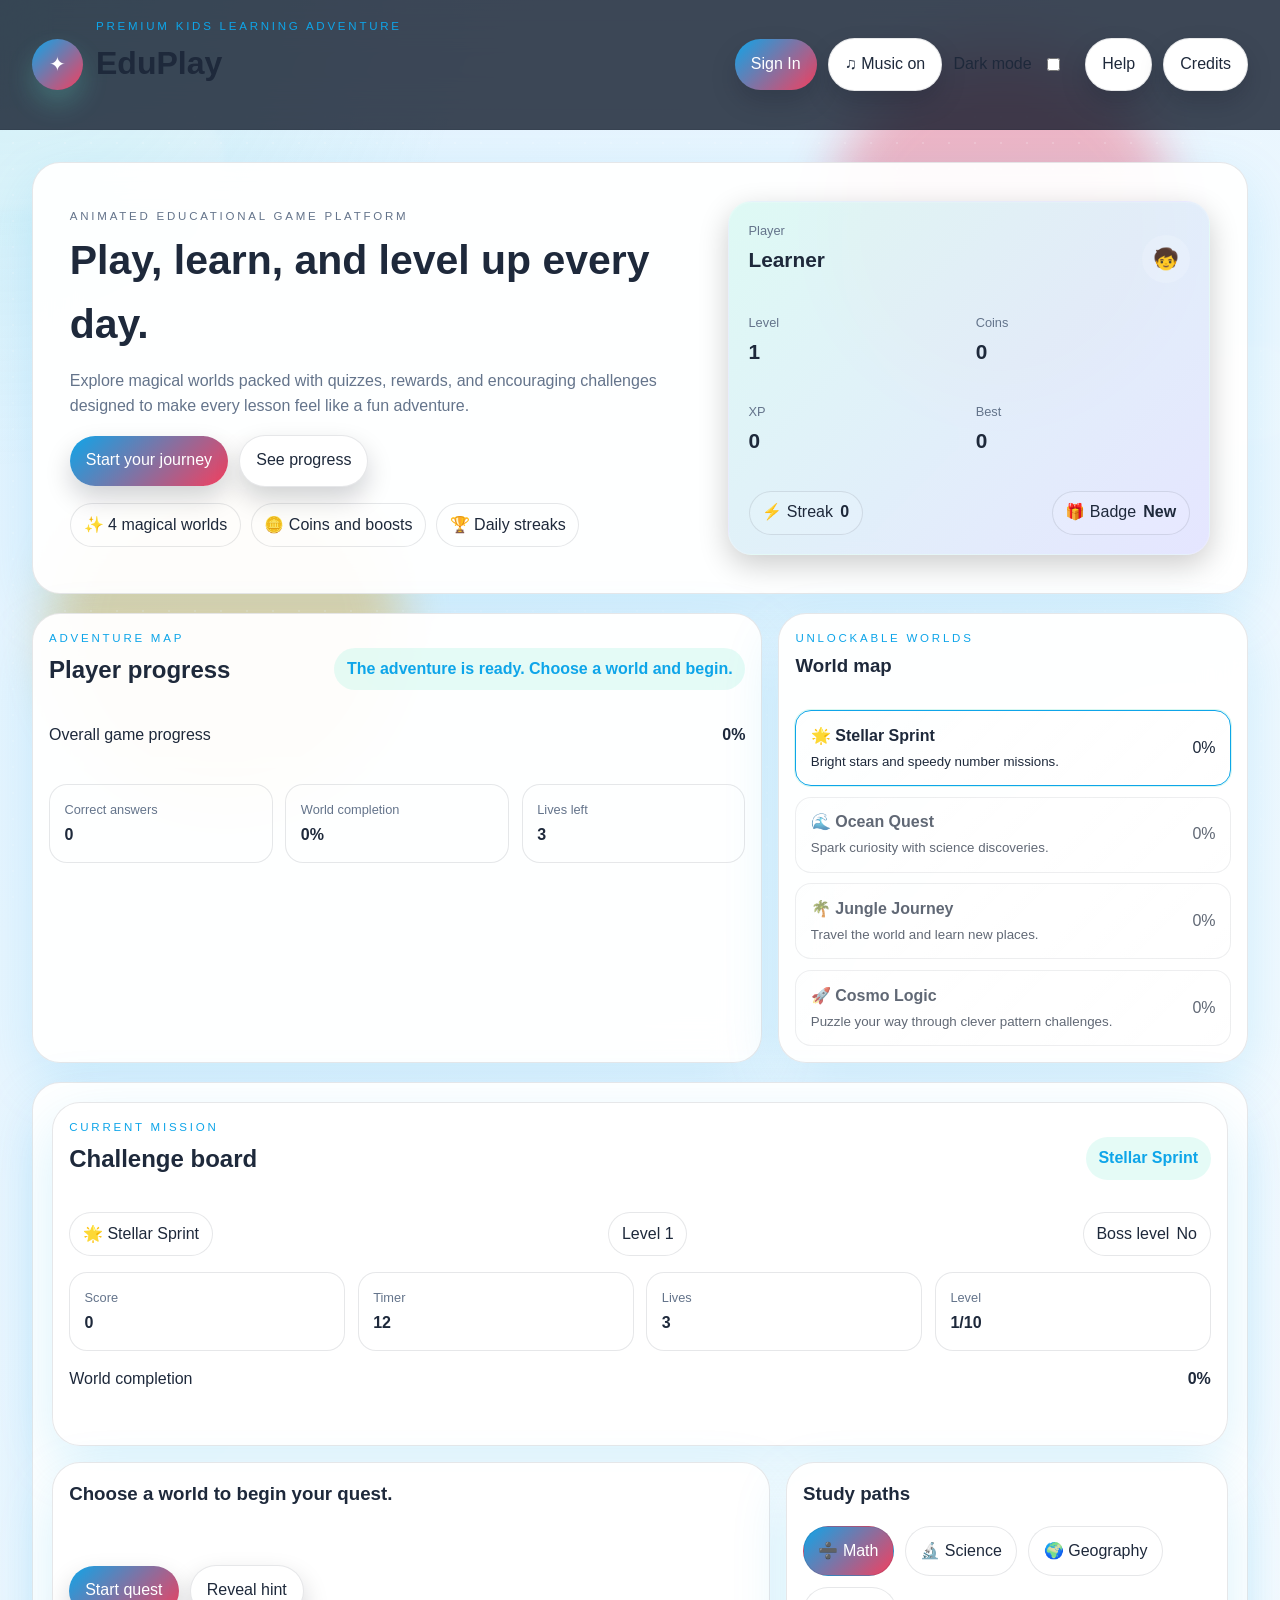
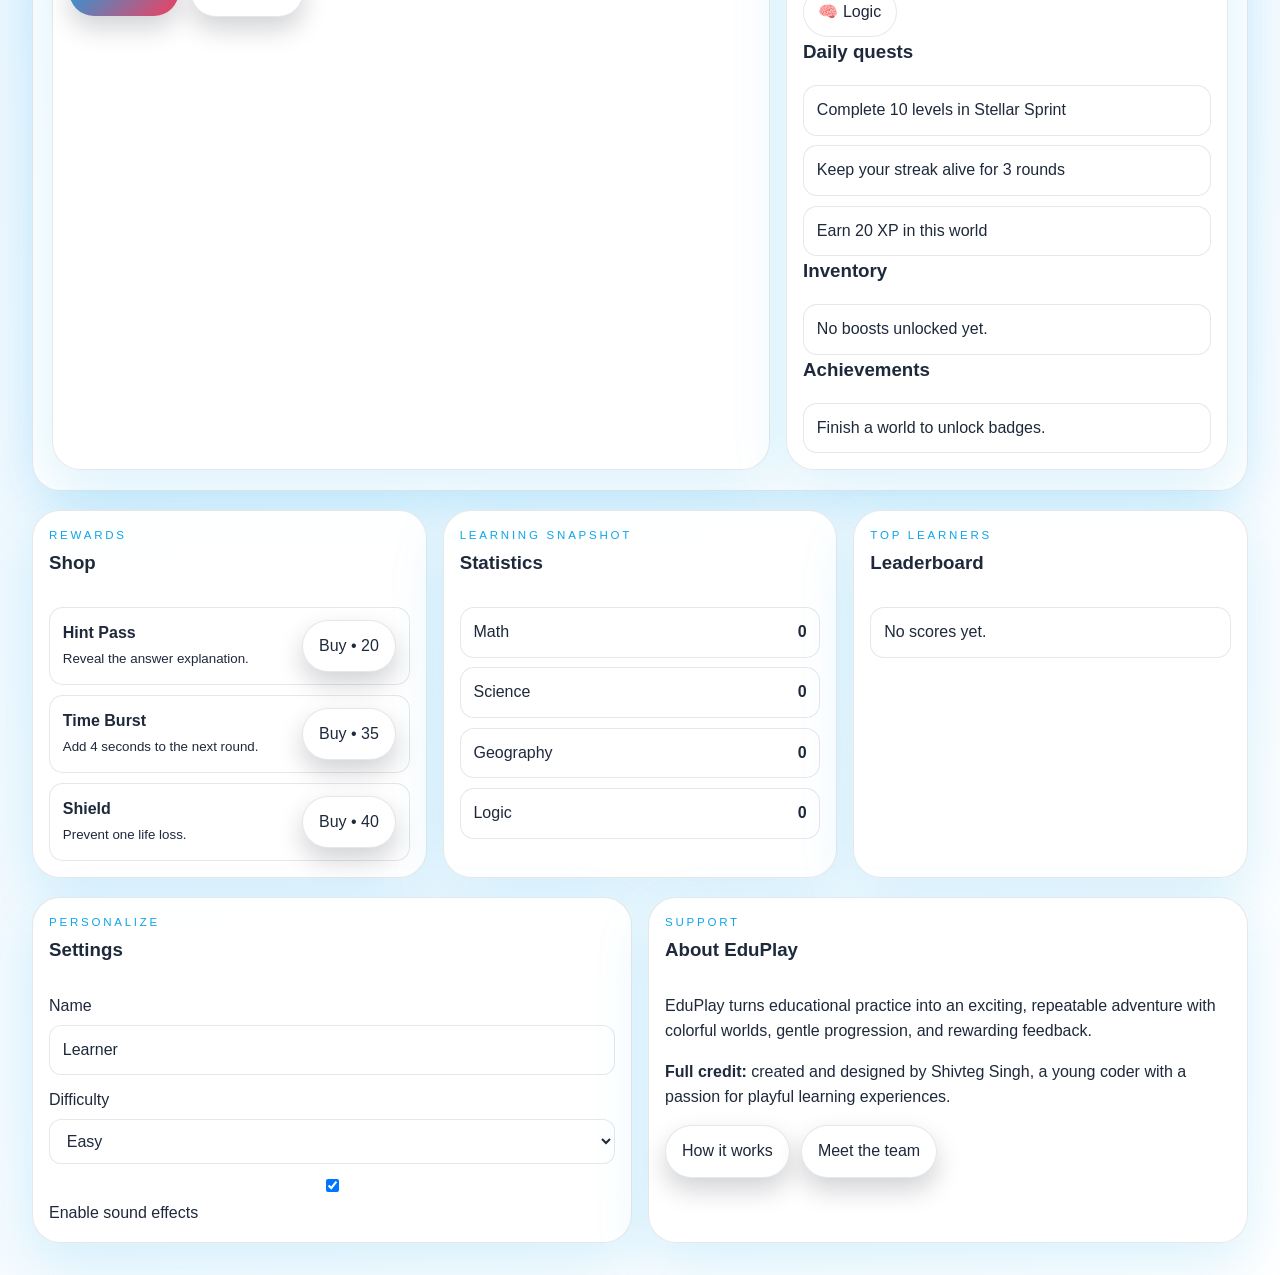
==== index.html @ e70d080a "Add simple login and signup pages" ====
<!DOCTYPE html>
<html lang="en" data-theme="light">
  <head>
    <meta charset="UTF-8" />
    <meta name="viewport" content="width=device-width, initial-scale=1.0" />
    <meta
      name="description"
      content="EduPlay is a premium educational gaming platform with magical worlds, animated rewards, and playful learning adventures."
    />
    <title>EduPlay | Premium Learning Adventure</title>
    <link rel="stylesheet" href="./styles.css" />
  </head>
  <body>
    <div class="background-cloud cloud-one" aria-hidden="true"></div>
    <div class="background-cloud cloud-two" aria-hidden="true"></div>
    <div class="background-orb orb-one" aria-hidden="true"></div>
    <div class="background-orb orb-two" aria-hidden="true"></div>
    <div class="starfield" aria-hidden="true"></div>

    <div id="unlockOverlay" class="unlock-overlay" hidden></div>
    <div id="celebrationLayer" class="celebration-layer" aria-hidden="true"></div>

    <a class="skip-link" href="#main-content">Skip to main content</a>

    <header class="site-header">
      <div class="brand-block">
        <div class="brand-mark" aria-hidden="true">✦</div>
        <div>
          <p class="eyebrow">Premium kids learning adventure</p>
          <h1>EduPlay</h1>
        </div>
      </div>
      <div class="header-actions">
        <a href="login.html" class="button primary" style="text-decoration: none;">Sign In</a>
        <button class="button secondary icon-button" id="musicToggle" type="button" aria-pressed="true">♫ Music</button>
        <label class="switch" for="themeToggle">
          <span class="switch-label">Dark mode</span>
          <input id="themeToggle" type="checkbox" aria-label="Toggle dark mode" />
          <span class="slider" aria-hidden="true"></span>
        </label>
        <button class="button secondary" id="helpButton" type="button">Help</button>
        <button class="button secondary" id="creditsButton" type="button">Credits</button>
      </div>
    </header>

    <main id="main-content">
      <section class="hero section-card" aria-labelledby="hero-title">
        <div class="hero-copy">
          <p class="eyebrow">Animated educational game platform</p>
          <h2 id="hero-title">Play, learn, and level up every day.</h2>
          <p>
            Explore magical worlds packed with quizzes, rewards, and encouraging challenges
            designed to make every lesson feel like a fun adventure.
          </p>
          <div class="hero-actions">
            <button class="button primary" id="startHeroButton" type="button">Start your journey</button>
            <button class="button secondary" id="viewStatsButton" type="button">See progress</button>
          </div>
          <div class="hero-badges" aria-label="Highlights">
            <span class="badge-pill">✨ 4 magical worlds</span>
            <span class="badge-pill">🪙 Coins and boosts</span>
            <span class="badge-pill">🏆 Daily streaks</span>
          </div>
        </div>
        <div class="hero-visual" aria-label="Player overview">
          <div class="hero-card">
            <div class="hero-card-top">
              <div>
                <p class="stat-label">Player</p>
                <p class="stat-value" id="playerNameDisplay">Learner</p>
              </div>
              <div class="player-avatar" aria-hidden="true">🧒</div>
            </div>
            <div class="hero-card-grid">
              <div>
                <p class="stat-label">Level</p>
                <p class="stat-value" id="heroLevel">1</p>
              </div>
              <div>
                <p class="stat-label">Coins</p>
                <p class="stat-value" id="heroCoins">0</p>
              </div>
              <div>
                <p class="stat-label">XP</p>
                <p class="stat-value" id="heroXP">0</p>
              </div>
              <div>
                <p class="stat-label">Best</p>
                <p class="stat-value" id="heroBest">0</p>
              </div>
            </div>
            <div class="hero-tray">
              <span class="reward-pill">⚡ Streak <strong id="streakValue">0</strong></span>
              <span class="reward-pill">🎁 Badge <strong id="dailyBadge">New</strong></span>
            </div>
          </div>
        </div>
      </section>

      <section class="dashboard-shell" aria-label="Adventure overview">
        <article class="panel dashboard-panel">
          <div class="panel-header">
            <div>
              <p class="eyebrow">Adventure map</p>
              <h2>Player progress</h2>
            </div>
            <div class="status-pill" id="statusText" aria-live="polite">Ready to play.</div>
          </div>
          <div class="progress-row">
            <span>Overall game progress</span>
            <strong id="overallProgressText">0%</strong>
          </div>
          <div class="progress-bar" aria-hidden="true">
            <div class="progress-fill" id="overallProgressBar"></div>
          </div>
          <div class="trait-grid">
            <div class="trait-card">
              <span class="trait-label">Correct answers</span>
              <strong id="correctValue">0</strong>
            </div>
            <div class="trait-card">
              <span class="trait-label">World completion</span>
              <strong id="worldProgressText">0%</strong>
            </div>
            <div class="trait-card">
              <span class="trait-label">Lives left</span>
              <strong id="livesValue">3</strong>
            </div>
          </div>
        </article>

        <aside class="panel world-panel">
          <div class="panel-header compact">
            <div>
              <p class="eyebrow">Unlockable worlds</p>
              <h3>World map</h3>
            </div>
          </div>
          <div id="worldList" class="world-list"></div>
        </aside>
      </section>

      <section class="game-shell section-card" aria-labelledby="game-title">
        <div class="panel header-panel">
          <div class="panel-header">
            <div>
              <p class="eyebrow">Current mission</p>
              <h2 id="game-title">Challenge board</h2>
            </div>
            <div class="status-pill" id="missionStatus">World 1 · Stellar Sprint</div>
          </div>
          <div class="mission-meta">
            <div class="meta-pill" id="worldBadge">World 1 · Stellar Sprint</div>
            <div class="meta-pill" id="levelBadge">Level 1</div>
            <div class="meta-pill">Boss level <span id="bossBadge">No</span></div>
          </div>

          <div class="hud" aria-label="Game status">
            <div class="hud-card">
              <span class="hud-label">Score</span>
              <strong id="scoreValue">0</strong>
            </div>
            <div class="hud-card">
              <span class="hud-label">Timer</span>
              <strong id="timerValue">12</strong>
            </div>
            <div class="hud-card">
              <span class="hud-label">Lives</span>
              <strong id="livesValueInline">3</strong>
            </div>
            <div class="hud-card">
              <span class="hud-label">Level</span>
              <strong id="roundValue">1/10</strong>
            </div>
          </div>

          <div class="world-progress-panel">
            <div class="progress-row compact">
              <span>World completion</span>
              <strong id="worldProgressTextInline">0%</strong>
            </div>
            <div class="progress-bar" aria-hidden="true">
              <div class="progress-fill" id="worldProgressBar"></div>
            </div>
          </div>
        </div>

        <div class="game-grid">
          <article class="panel large">
            <div class="question-meta" id="questionMeta"></div>
            <h3 id="questionText">Choose a world to begin your quest.</h3>
            <div class="options" id="options" role="list"></div>
            <div class="feedback" id="feedback" aria-live="polite"></div>
            <div class="game-actions">
              <button class="button primary" id="startGameButton" type="button">Start quest</button>
              <button class="button secondary" id="hintButton" type="button">Reveal hint</button>
            </div>
          </article>

          <aside class="panel side-panel">
            <h3>Study paths</h3>
            <div class="chip-group" id="modeButtons" role="group" aria-label="Game themes"></div>
            <h3>Daily quests</h3>
            <ul class="inventory-list quest-list" id="questList"></ul>
            <h3>Inventory</h3>
            <ul class="inventory-list" id="inventoryList"></ul>
            <h3>Achievements</h3>
            <ul class="inventory-list" id="achievementList"></ul>
          </aside>
        </div>
      </section>

      <section class="info-grid" aria-label="Rewards and progress">
        <article class="panel">
          <div class="panel-header compact">
            <div>
              <p class="eyebrow">Rewards</p>
              <h3>Shop</h3>
            </div>
          </div>
          <div id="shopList" class="shop-list"></div>
        </article>

        <article class="panel">
          <div class="panel-header compact">
            <div>
              <p class="eyebrow">Learning snapshot</p>
              <h3>Statistics</h3>
            </div>
          </div>
          <div id="statsList" class="stats-list"></div>
        </article>

        <article class="panel">
          <div class="panel-header compact">
            <div>
              <p class="eyebrow">Top learners</p>
              <h3>Leaderboard</h3>
            </div>
          </div>
          <ol id="leaderboardList" class="leaderboard-list"></ol>
        </article>
      </section>

      <section class="settings-grid" aria-label="Settings and support">
        <article class="panel">
          <div class="panel-header compact">
            <div>
              <p class="eyebrow">Personalize</p>
              <h3>Settings</h3>
            </div>
          </div>
          <form id="settingsForm" class="settings-form">
            <label>
              Name
              <input id="playerName" name="playerName" type="text" maxlength="20" />
            </label>
            <label>
              Difficulty
              <select id="difficultySelect" name="difficulty">
                <option value="easy">Easy</option>
                <option value="medium">Medium</option>
                <option value="hard">Hard</option>
              </select>
            </label>
            <label class="checkbox-row">
              <input id="soundToggle" name="sound" type="checkbox" checked />
              <span>Enable sound effects</span>
            </label>
          </form>
        </article>

        <article class="panel">
          <div class="panel-header compact">
            <div>
              <p class="eyebrow">Support</p>
              <h3>About EduPlay</h3>
            </div>
          </div>
          <p>
            EduPlay turns educational practice into an exciting, repeatable adventure with
            colorful worlds, gentle progression, and rewarding feedback.
          </p>
          <p><strong>Full credit:</strong> created and designed by Shivteg Singh, a young coder with a passion for playful learning experiences.</p>
          <div class="support-links">
            <button class="button secondary" id="openHelpDialog" type="button">How it works</button>
            <button class="button secondary" id="openCreditsDialog" type="button">Meet the team</button>
          </div>
        </article>
      </section>
    </main>

    <dialog id="helpDialog">
      <form method="dialog" class="dialog-content">
        <h3>How EduPlay works</h3>
        <ul>
          <li>Pick a world and learn through progressively harder levels.</li>
          <li>Answer quickly to earn XP, coins, and streaks.</li>
          <li>Spend coins in the shop and unlock the next world after completing 10 levels.</li>
          <li>Use the music and sound controls to tailor your learning mood.</li>
        </ul>
        <button class="button primary" type="submit">Close</button>
      </form>
    </dialog>

    <dialog id="creditsDialog">
      <form method="dialog" class="dialog-content">
        <h3>Credits</h3>
        <p>Designed and built by Shivteg Singh as a premium educational game experience with semantic HTML, CSS, and vanilla JavaScript.</p>
        <button class="button primary" type="submit">Close</button>
      </form>
    </dialog>

    <script src="./app.js"></script>
  </body>
</html>
---- styles.css ----
:root {
  color-scheme: dark;
  --bg: #1a0b2e;
  --surface: rgba(36, 17, 61, 0.86);
  --surface-strong: rgba(56, 23, 89, 0.95);
  --text: #ffffff;
  --muted: #bda4d6;
  --accent: #00e5ff;
  --accent-2: #ff4785;
  --accent-3: #ffc82c;
  --danger: #ff3366;
  --warning: #ffb400;
  --border: rgba(255, 255, 255, 0.14);
  --shadow: 0 24px 60px rgba(26, 11, 46, 0.5);
}

:root[data-theme="light"] {
  color-scheme: light;
  --bg: #e0f2fe;
  --surface: rgba(255, 255, 255, 0.95);
  --surface-strong: #ffffff;
  --text: #1e293b;
  --muted: #64748b;
  --accent: #0ea5e9;
  --accent-2: #f43f5e;
  --accent-3: #f59e0b;
  --danger: #ef4444;
  --warning: #f59e0b;
  --border: rgba(15, 23, 42, 0.1);
  --shadow: 0 20px 55px rgba(14, 165, 233, 0.15);
}

* {
  box-sizing: border-box;
}

html {
  scroll-behavior: smooth;
}

body {
  margin: 0;
  font-family: "Nunito", "Comic Sans MS", "Chalkboard SE", "Marker Felt", sans-serif;
  background: linear-gradient(135deg, var(--bg) 0%, var(--surface-strong) 100%);
  color: var(--text);
  min-height: 100vh;
  line-height: 1.55;
  overflow-x: hidden;
  position: relative;
}

body::before {
  content: "";
  position: fixed;
  inset: 0;
  background: radial-gradient(circle at top left, rgba(94, 227, 200, 0.16), transparent 30%);
  pointer-events: none;
  z-index: -1;
}

button,
input,
select {
  font: inherit;
}

button {
  cursor: pointer;
}

button:focus-visible,
input:focus-visible,
select:focus-visible {
  outline: 3px solid rgba(94, 227, 200, 0.35);
  outline-offset: 2px;
}

.skip-link {
  position: absolute;
  left: -999px;
  top: 0;
  background: var(--accent);
  color: #03111a;
  padding: 0.7rem 1rem;
  z-index: 1000;
}

.skip-link:focus {
  left: 1rem;
  top: 1rem;
}

.site-header,
.section-card,
.panel,
.dialog-content,
.loading-card {
  backdrop-filter: blur(22px);
}

.background-cloud,
.background-orb,
.starfield {
  position: fixed;
  pointer-events: none;
  z-index: -1;
}

.background-cloud {
  width: 18rem;
  height: 6.4rem;
  background: rgba(255, 255, 255, 0.13);
  border-radius: 999px;
  filter: blur(4px);
  animation: drift 16s ease-in-out infinite alternate;
}

.cloud-one { top: 12%; left: -5%; }
.cloud-two { top: 38%; right: -2%; animation-duration: 20s; }

.background-orb {
  width: 22rem;
  height: 22rem;
  border-radius: 50%;
  filter: blur(24px);
  opacity: 0.35;
  animation: pulse 10s ease-in-out infinite;
}

.orb-one { top: 6%; right: 8%; background: var(--accent-2); }
.orb-two { bottom: 10%; left: 4%; background: var(--accent-3); animation-delay: 2s; }

.starfield {
  inset: 0;
  background-image: radial-gradient(circle, rgba(255,255,255,0.9) 1px, transparent 1px);
  background-size: 26px 26px;
  opacity: 0.2;
}

.site-header {
  display: flex;
  justify-content: space-between;
  align-items: center;
  padding: 1.15rem clamp(1rem, 3vw, 2rem);
  gap: 1rem;
  position: sticky;
  top: 0;
  z-index: 100;
  background: rgba(7, 16, 33, 0.76);
  border-bottom: 1px solid var(--border);
}

.brand-block {
  display: flex;
  align-items: center;
  gap: 0.8rem;
}

.brand-mark {
  display: grid;
  place-items: center;
  width: 3.2rem;
  height: 3.2rem;
  border-radius: 999px;
  background: linear-gradient(135deg, var(--accent), var(--accent-2));
  color: white;
  font-size: 1.25rem;
  box-shadow: 0 14px 26px rgba(94, 227, 200, 0.24);
}

.eyebrow {
  margin: 0 0 0.2rem;
  text-transform: uppercase;
  letter-spacing: 0.24em;
  font-size: 0.72rem;
  color: var(--accent);
}

h1,
h2,
h3,
p {
  margin-top: 0;
}

.header-actions,
.hero-actions,
.support-links,
.game-actions,
.chip-group,
.switch {
  display: flex;
  gap: 0.7rem;
  flex-wrap: wrap;
  align-items: center;
}

.button {
  border: 0;
  padding: 0.8rem 1rem;
  border-radius: 999px;
  transition: transform 400ms cubic-bezier(0.34, 1.56, 0.64, 1), box-shadow 400ms ease, background 400ms ease, filter 400ms ease;
  position: relative;
  overflow: hidden;
  box-shadow: 0 12px 26px rgba(6, 12, 25, 0.18);
}

.button::after {
  content: "";
  position: absolute;
  inset: 0;
  background: rgba(255,255,255,0.22);
  transform: scale(0);
  border-radius: 50%;
  opacity: 0;
}

.button:active::after {
  animation: ripple 0.4s ease-out;
}

.button:hover,
.button:focus-visible {
  transform: translateY(-4px) scale(1.05);
  box-shadow: 0 20px 40px rgba(6, 12, 25, 0.35);
  filter: brightness(1.1);
  animation: jelly 0.5s ease;
}

.button.primary {
  background: linear-gradient(135deg, var(--accent), var(--accent-2));
  color: white;
}

.button.secondary {
  background: var(--surface-strong);
  color: var(--text);
  border: 1px solid var(--border);
}

main {
  padding: clamp(1rem, 3vw, 2rem);
  display: grid;
  gap: 1.2rem;
}

.section-card,
.panel,
.dialog-content {
  background: var(--surface);
  border: 1px solid var(--border);
  border-radius: 28px;
  box-shadow: var(--shadow);
}

.hero {
  display: grid;
  grid-template-columns: 1.2fr 0.9fr;
  gap: 1rem;
  padding: clamp(1.2rem, 3vw, 2.3rem);
  min-height: 27rem;
  align-items: center;
}

.hero-copy h2 {
  font-size: clamp(1.8rem, 3.2vw, 2.7rem);
  margin-bottom: 0.8rem;
}

.hero-copy p {
  color: var(--muted);
  max-width: 44rem;
}

.hero-badges {
  display: flex;
  flex-wrap: wrap;
  gap: 0.6rem;
  margin-top: 1rem;
}

.badge-pill,
.reward-pill,
.meta-pill {
  display: inline-flex;
  align-items: center;
  gap: 0.45rem;
  padding: 0.55rem 0.8rem;
  border-radius: 999px;
  background: rgba(255,255,255,0.08);
  border: 1px solid var(--border);
  color: var(--text);
}

.hero-card {
  padding: 1.2rem;
  border-radius: 24px;
  background: linear-gradient(135deg, rgba(94, 227, 200, 0.2), rgba(124, 127, 255, 0.2));
  border: 1px solid rgba(255,255,255,0.16);
  animation: floaty 4s ease-in-out infinite;
  box-shadow: inset 0 1px 0 rgba(255,255,255,0.12), 0 10px 30px rgba(0, 0, 0, 0.2);
  transition: transform 400ms cubic-bezier(0.34, 1.56, 0.64, 1), filter 400ms ease;
}

.hero-card:hover {
  transform: scale(1.03) translateY(-4px);
  filter: brightness(1.1);
}

.hero-card-top,
.hero-tray,
.progress-row,
.progress-row.compact,
.mission-meta,
.world-card,
.inventory-item,
.stat-item,
.shop-item,
.leaderboard-item {
  display: flex;
  align-items: center;
  justify-content: space-between;
  gap: 0.6rem;
}

.hero-card-top {
  margin-bottom: 1rem;
}

.player-avatar {
  display: grid;
  place-items: center;
  width: 3rem;
  height: 3rem;
  border-radius: 999px;
  background: rgba(255,255,255,0.16);
  font-size: 1.3rem;
}

.hero-card-grid {
  display: grid;
  grid-template-columns: repeat(2, minmax(0, 1fr));
  gap: 0.8rem;
  width: 100%;
  margin-bottom: 0.8rem;
}

.hero-tray {
  flex-wrap: wrap;
}

.dashboard-shell,
.game-grid,
.info-grid,
.settings-grid {
  display: grid;
  gap: 1rem;
}

.dashboard-shell {
  grid-template-columns: 1.4fr 0.9fr;
}

.panel {
  padding: 1rem;
}

.panel-header {
  display: flex;
  justify-content: space-between;
  align-items: center;
  gap: 1rem;
  margin-bottom: 0.9rem;
}

.panel-header.compact {
  margin-bottom: 0.7rem;
}

.status-pill {
  padding: 0.55rem 0.8rem;
  border-radius: 999px;
  background: rgba(94, 227, 200, 0.16);
  color: var(--accent);
  font-weight: 700;
}

.progress-bar {
  width: 100%;
  height: 0.7rem;
  border-radius: 999px;
  background: rgba(255,255,255,0.1);
  overflow: hidden;
  margin: 0.6rem 0 1rem;
}

.progress-fill {
  height: 100%;
  width: 0;
  border-radius: inherit;
  background: linear-gradient(90deg, var(--accent), var(--accent-2));
  transition: width 280ms ease;
}

.trait-grid {
  display: grid;
  grid-template-columns: repeat(3, minmax(0, 1fr));
  gap: 0.8rem;
}

.trait-card,
.hud-card {
  padding: 0.9rem;
  border-radius: 18px;
  background: rgba(255,255,255,0.06);
  border: 1px solid var(--border);
}

.trait-label,
.hud-label,
.stat-label {
  color: var(--muted);
  font-size: 0.8rem;
  display: block;
  margin-bottom: 0.2rem;
}

.stat-value {
  font-size: 1.3rem;
  font-weight: 700;
}

.world-list {
  display: grid;
  gap: 0.65rem;
}

.world-card {
  width: 100%;
  padding: 0.8rem 0.9rem;
  border-radius: 16px;
  border: 1px solid var(--border);
  background: linear-gradient(135deg, rgba(255,255,255,0.09), rgba(255,255,255,0.04));
  color: var(--text);
  text-align: left;
  justify-content: space-between;
  transition: transform 400ms cubic-bezier(0.34, 1.56, 0.64, 1), border-color 400ms ease, box-shadow 400ms ease;
}

.world-card:hover,
.world-card:focus-visible {
  transform: translateY(-6px) scale(1.03);
  border-color: var(--accent);
  box-shadow: 0 12px 28px rgba(0, 0, 0, 0.2);
  animation: bounceHover 1s ease-in-out infinite;
}

.world-card.active {
  border-color: var(--accent);
  box-shadow: 0 0 0 1px rgba(94, 227, 200, 0.25);
}

.world-card.locked {
  opacity: 0.7;
}

.world-card .world-details {
  display: flex;
  flex-direction: column;
  gap: 0.2rem;
}

.game-shell {
  padding: 1.2rem;
}

.mission-meta {
  flex-wrap: wrap;
  margin-bottom: 1rem;
}

.hud {
  display: grid;
  grid-template-columns: repeat(4, minmax(0, 1fr));
  gap: 0.8rem;
  margin-bottom: 1rem;
}

.game-grid {
  grid-template-columns: 1.3fr 0.8fr;
  margin-top: 1rem;
}

.options {
  display: grid;
  gap: 0.7rem;
  margin: 1rem 0;
}

.option-btn {
  width: 100%;
  text-align: left;
  padding: 0.9rem 1rem;
  border-radius: 16px;
  border: 1px solid var(--border);
  background: rgba(255,255,255,0.06);
  color: var(--text);
  transition: transform 400ms cubic-bezier(0.34, 1.56, 0.64, 1), border-color 400ms ease, background 400ms ease, box-shadow 400ms ease;
}

.option-btn:hover,
.option-btn:focus-visible {
  transform: translateY(-4px) scale(1.02);
  border-color: var(--accent);
  box-shadow: 0 10px 20px rgba(94, 227, 200, 0.15);
  background: rgba(255,255,255,0.1);
  animation: wiggle 0.4s ease-in-out;
}

.option-btn.correct {
  background: rgba(94, 227, 200, 0.2);
  border-color: var(--accent);
}

.option-btn.wrong {
  background: rgba(255, 107, 127, 0.18);
  border-color: var(--danger);
}

.feedback {
  min-height: 1.4rem;
  color: var(--accent);
  font-weight: 700;
}

.chip-button {
  padding: 0.72rem 0.9rem;
  border-radius: 999px;
  border: 1px solid var(--border);
  background: rgba(255,255,255,0.06);
  color: var(--text);
  transition: transform 400ms cubic-bezier(0.34, 1.56, 0.64, 1), background 400ms ease, box-shadow 400ms ease;
}

.chip-button:hover {
  transform: translateY(-3px) scale(1.05);
  box-shadow: 0 6px 16px rgba(0,0,0,0.15);
}

.chip-button.active {
  background: linear-gradient(135deg, var(--accent), var(--accent-2));
  color: white;
}

.inventory-list,
.stats-list,
.leaderboard-list,
.shop-list {
  display: grid;
  gap: 0.6rem;
  padding: 0;
  margin: 0;
  list-style: none;
}

.inventory-item,
.stat-item,
.shop-item,
.leaderboard-item {
  padding: 0.75rem 0.8rem;
  background: rgba(255,255,255,0.06);
  border: 1px solid var(--border);
  border-radius: 14px;
}

.info-grid {
  grid-template-columns: repeat(3, minmax(0, 1fr));
}

.settings-grid {
  grid-template-columns: repeat(2, minmax(0, 1fr));
}

.settings-form {
  display: grid;
  gap: 0.8rem;
}

.settings-form label {
  display: grid;
  gap: 0.35rem;
}

input[type="text"],
select {
  padding: 0.75rem 0.8rem;
  border-radius: 12px;
  border: 1px solid var(--border);
  background: rgba(255,255,255,0.06);
  color: var(--text);
}

.checkbox-row {
  display: flex;
  align-items: center;
  gap: 0.55rem;
}

.dialog-content {
  padding: 1.2rem;
  max-width: 34rem;
  width: min(90vw, 34rem);
}

dialog::backdrop {
  background: rgba(255, 255, 255, 0.6);
}

.unlock-overlay {
  position: fixed;
  inset: 0;
  display: grid;
  place-items: center;
  background: rgba(255, 255, 255, 0.22);
  backdrop-filter: blur(4px);
  z-index: 1500;
  opacity: 0;
  visibility: hidden;
  pointer-events: none;
  transition: opacity 240ms ease, visibility 240ms ease;
}

.unlock-overlay.is-visible {
  opacity: 1;
  visibility: visible;
  pointer-events: auto;
}

.unlock-card {
  padding: 1.8rem;
  border-radius: 28px;
  text-align: center;
  background: linear-gradient(135deg, rgba(94, 227, 200, 0.16), rgba(124, 127, 255, 0.24));
  border: 1px solid rgba(255,255,255,0.16);
  box-shadow: var(--shadow);
  animation: burst 0.7s ease-out;
}

.celebration-layer {
  position: fixed;
  inset: 0;
  pointer-events: none;
  z-index: 1200;
}

.confetti-piece {
  position: absolute;
  width: 0.6rem;
  height: 1rem;
  border-radius: 999px;
  animation: fall 1.3s linear forwards;
}

.reward-pop {
  position: fixed;
  color: var(--warning);
  font-weight: 800;
  animation: popUp 0.9s ease-out forwards;
  pointer-events: none;
  z-index: 1300;
}

@keyframes drift {
  from { transform: translateX(-5%); }
  to { transform: translateX(8%); }
}

@keyframes pulse {
  0%, 100% { transform: scale(1); }
  50% { transform: scale(1.05); }
}

@keyframes bob {
  0%, 100% { transform: translateY(0); }
  50% { transform: translateY(-5px); }
}

@keyframes floaty {
  0%, 100% { transform: translateY(0); }
  50% { transform: translateY(-6px); }
}

@keyframes ripple {
  to {
    transform: scale(2.3);
    opacity: 0;
  }
}

@keyframes burst {
  0% { transform: scale(0.85); opacity: 0; }
  100% { transform: scale(1); opacity: 1; }
}

@keyframes popUp {
  0% { transform: translateY(0) scale(0.8); opacity: 0; }
  50% { opacity: 1; }
  100% { transform: translateY(-55px); opacity: 0; }
}

@keyframes fall {
  from { transform: translateY(0) rotate(0deg); opacity: 1; }
  to { transform: translateY(100vh) rotate(420deg); opacity: 0; }
}

@keyframes wiggle {
  0% { transform: rotate(0deg); }
  25% { transform: rotate(-5deg); }
  50% { transform: rotate(5deg); }
  75% { transform: rotate(-5deg); }
  100% { transform: rotate(0deg); }
}

@keyframes jelly {
  0%, 100% { transform: scale(1, 1); }
  25% { transform: scale(1.05, 0.95); }
  50% { transform: scale(0.95, 1.05); }
  75% { transform: scale(1.02, 0.98); }
}

@keyframes bounceHover {
  0% { transform: translateY(0); }
  50% { transform: translateY(-8px); }
  100% { transform: translateY(0); }
}

@media (prefers-reduced-motion: reduce) {
  *, *::before, *::after {
    animation-duration: 0.01ms !important;
    animation-iteration-count: 1 !important;
    transition-duration: 0.01ms !important;
    scroll-behavior: auto !important;
  }
}

@media (max-width: 960px) {
  .hero,
  .dashboard-shell,
  .game-grid,
  .info-grid,
  .settings-grid {
    grid-template-columns: 1fr;
  }

  .hud {
    grid-template-columns: repeat(2, minmax(0, 1fr));
  }
}

@media (max-width: 620px) {
  .site-header {
    flex-direction: column;
    align-items: flex-start;
  }

  .hero-card-grid,
  .trait-grid,
  .hud {
    grid-template-columns: 1fr;
  }

  .hero {
    min-height: auto;
  }
}
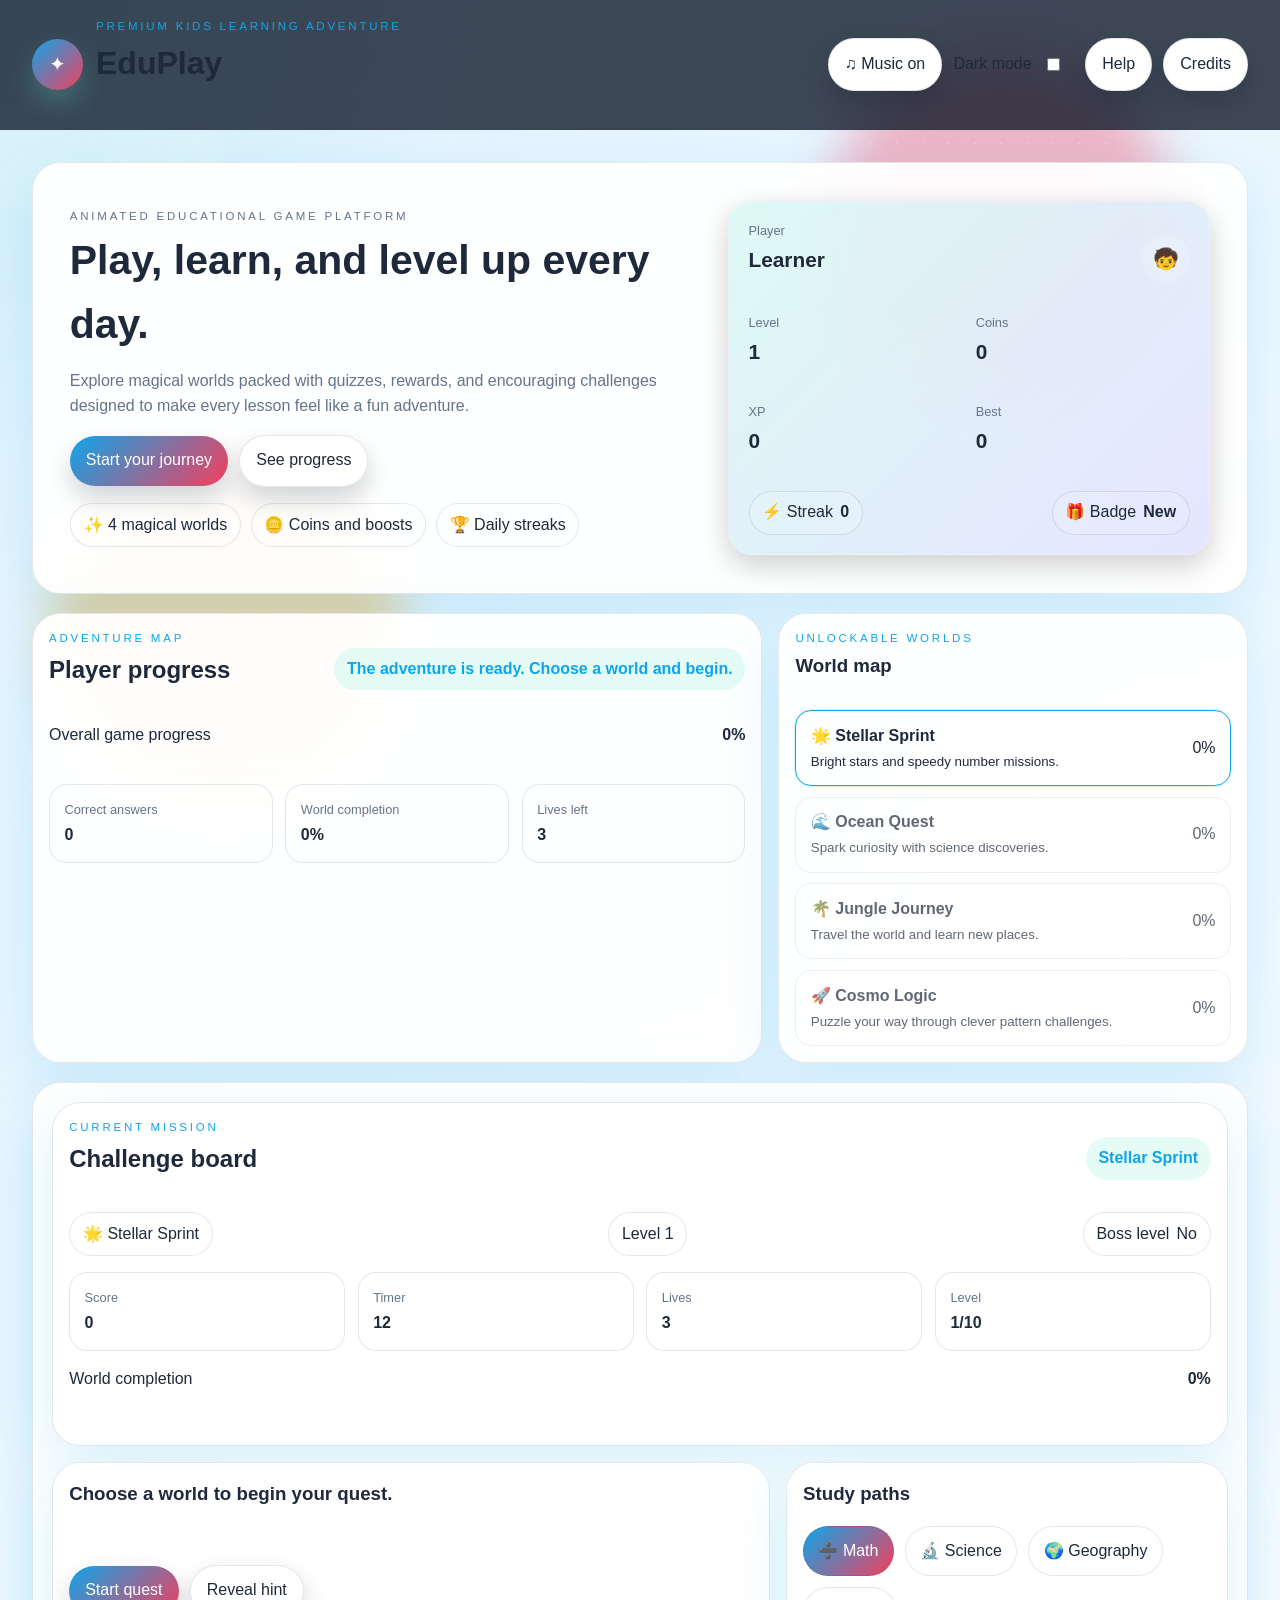
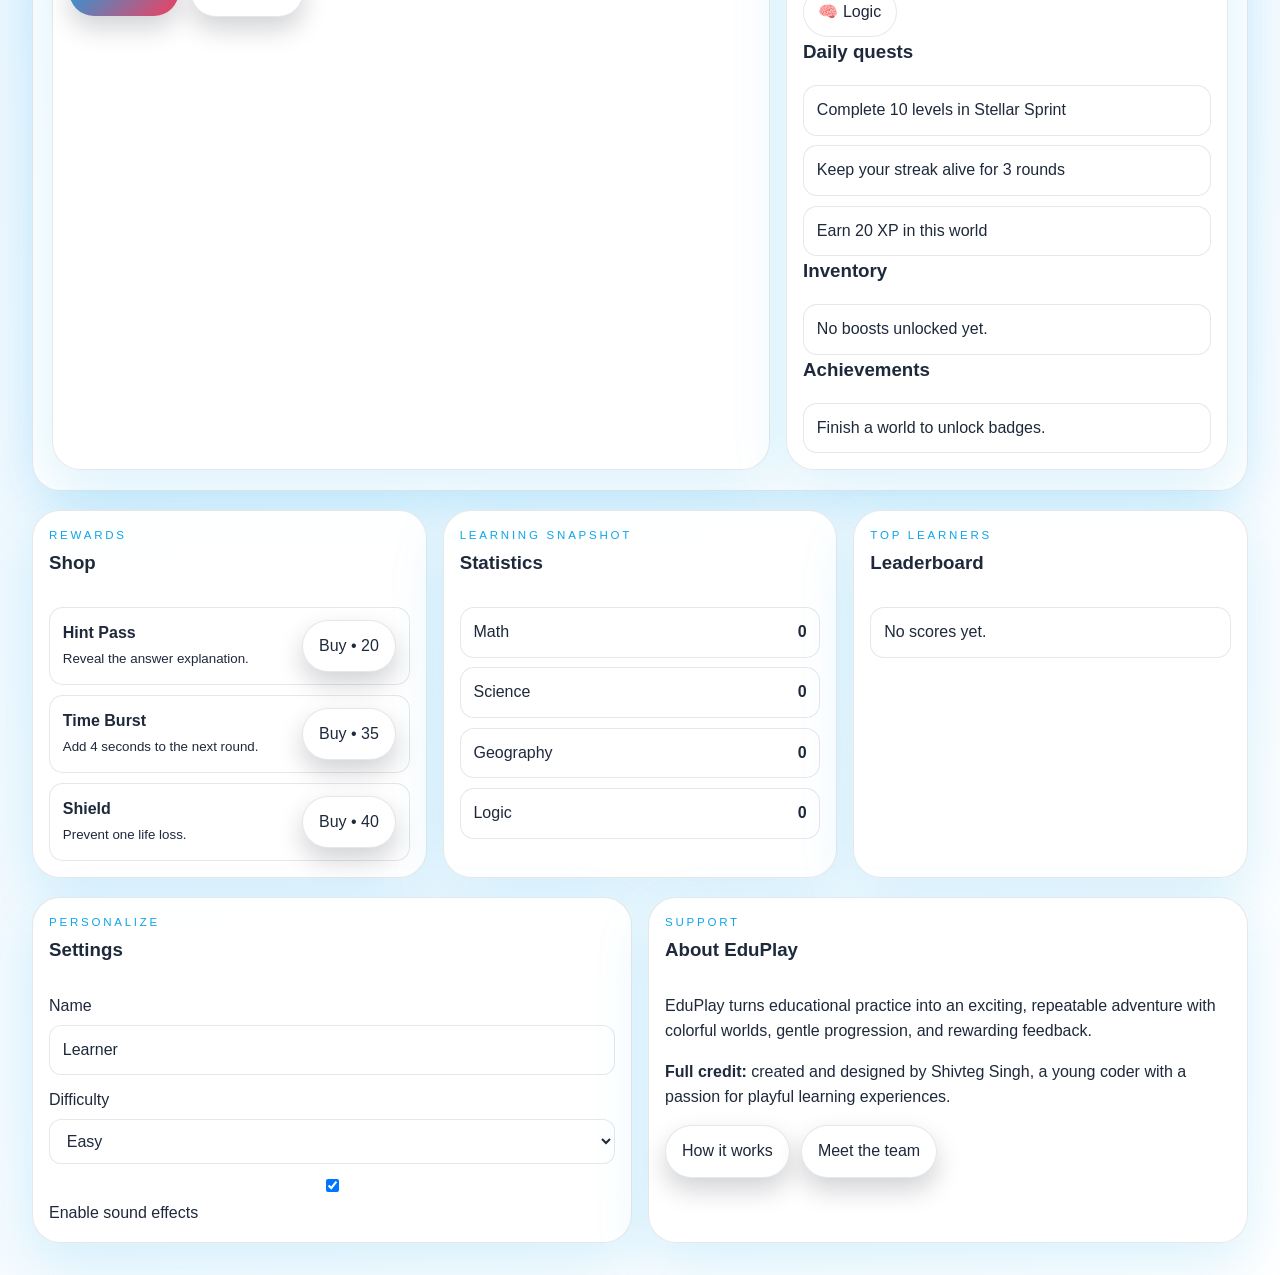
==== commit 2e8a3504: "Remove simple login/signup pages and Sign In link from game header" ====
--- a/index.html
+++ b/index.html
@@ -31,7 +31,6 @@
         </div>
       </div>
       <div class="header-actions">
-        <a href="login.html" class="button primary" style="text-decoration: none;">Sign In</a>
         <button class="button secondary icon-button" id="musicToggle" type="button" aria-pressed="true">♫ Music</button>
         <label class="switch" for="themeToggle">
           <span class="switch-label">Dark mode</span>
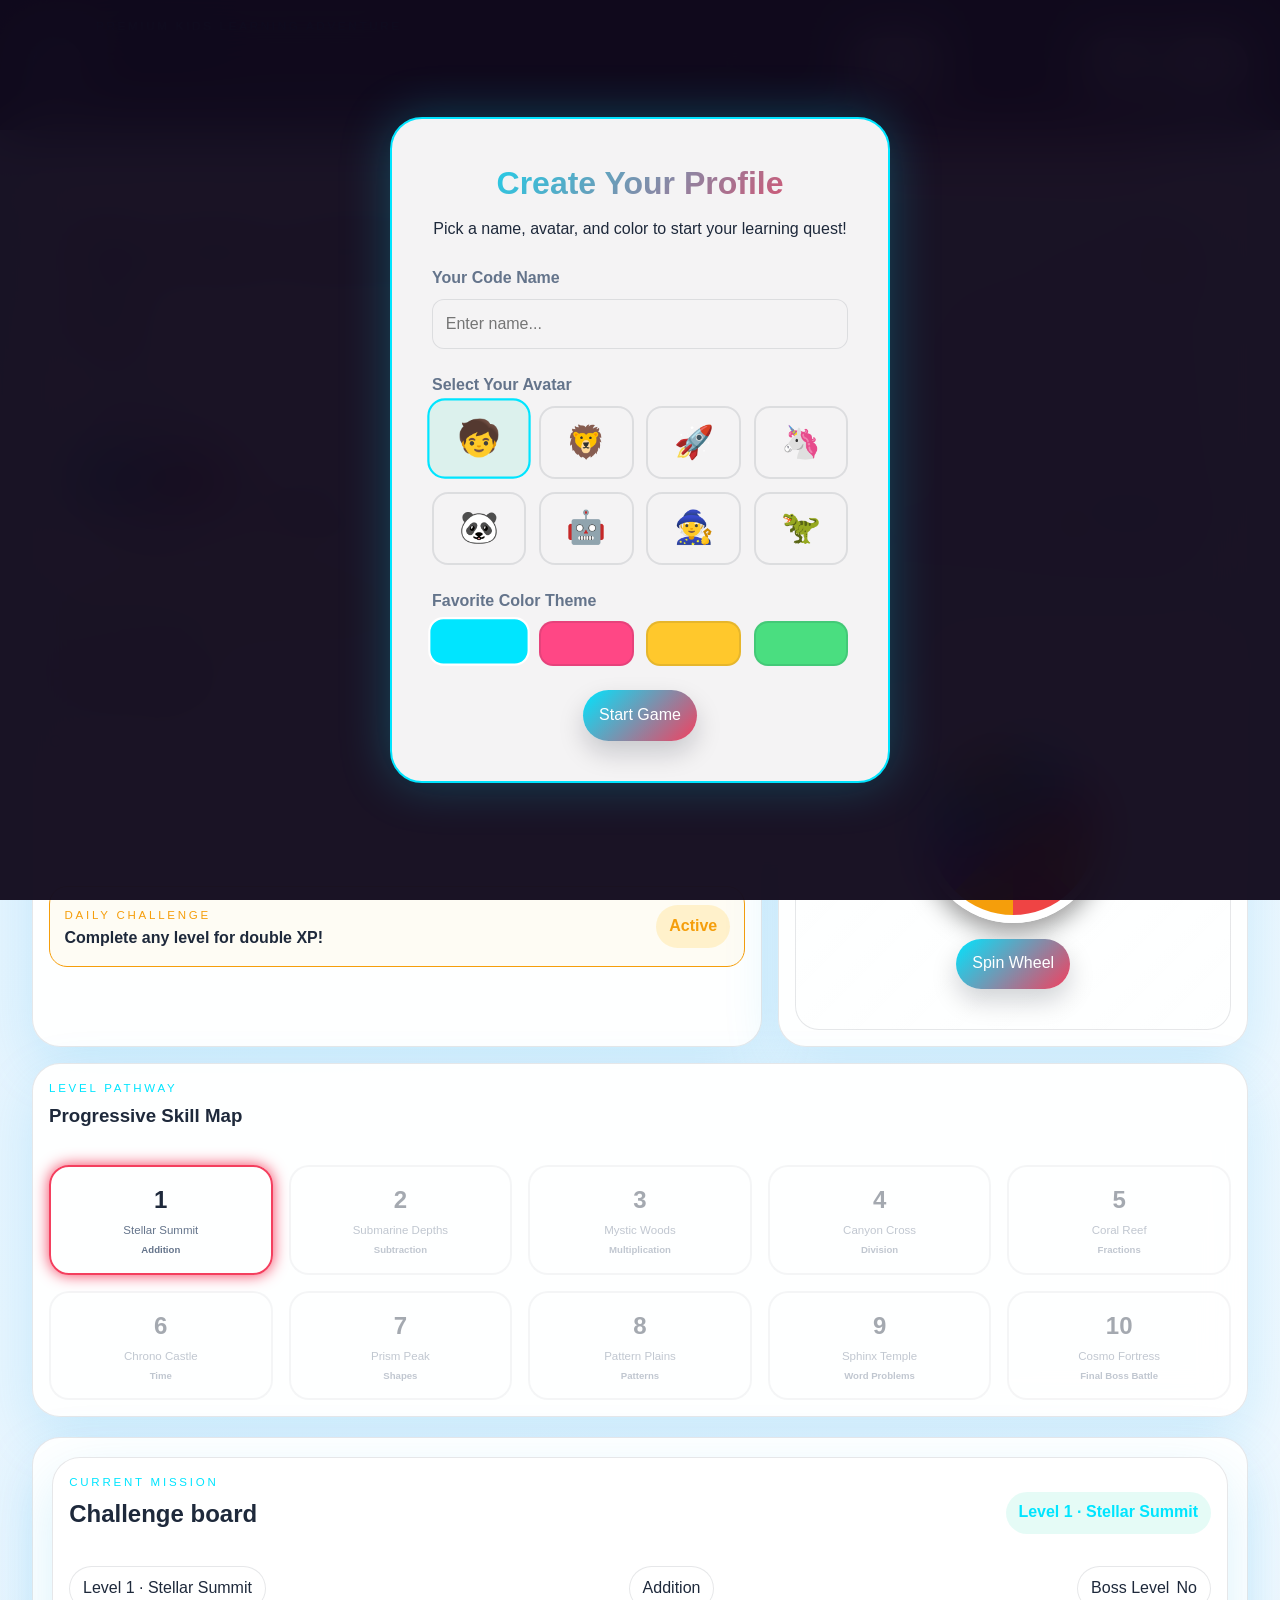
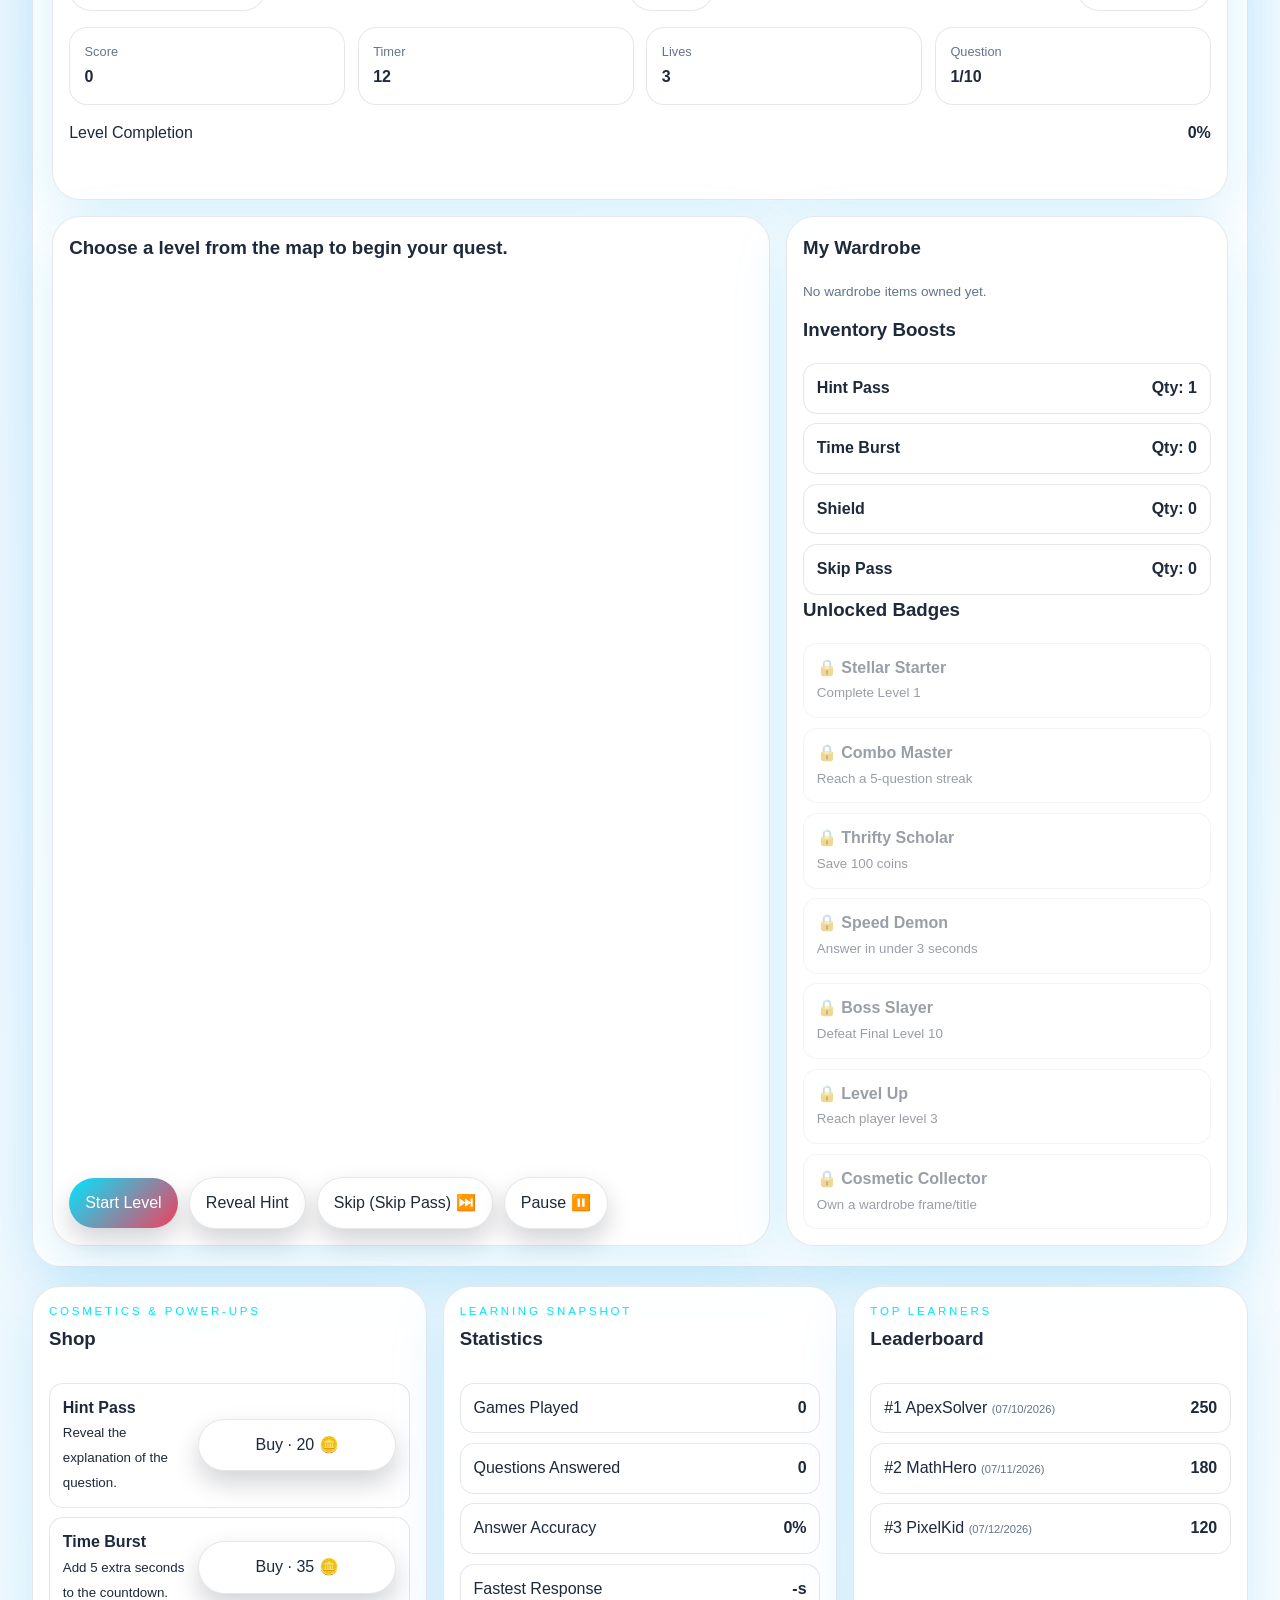
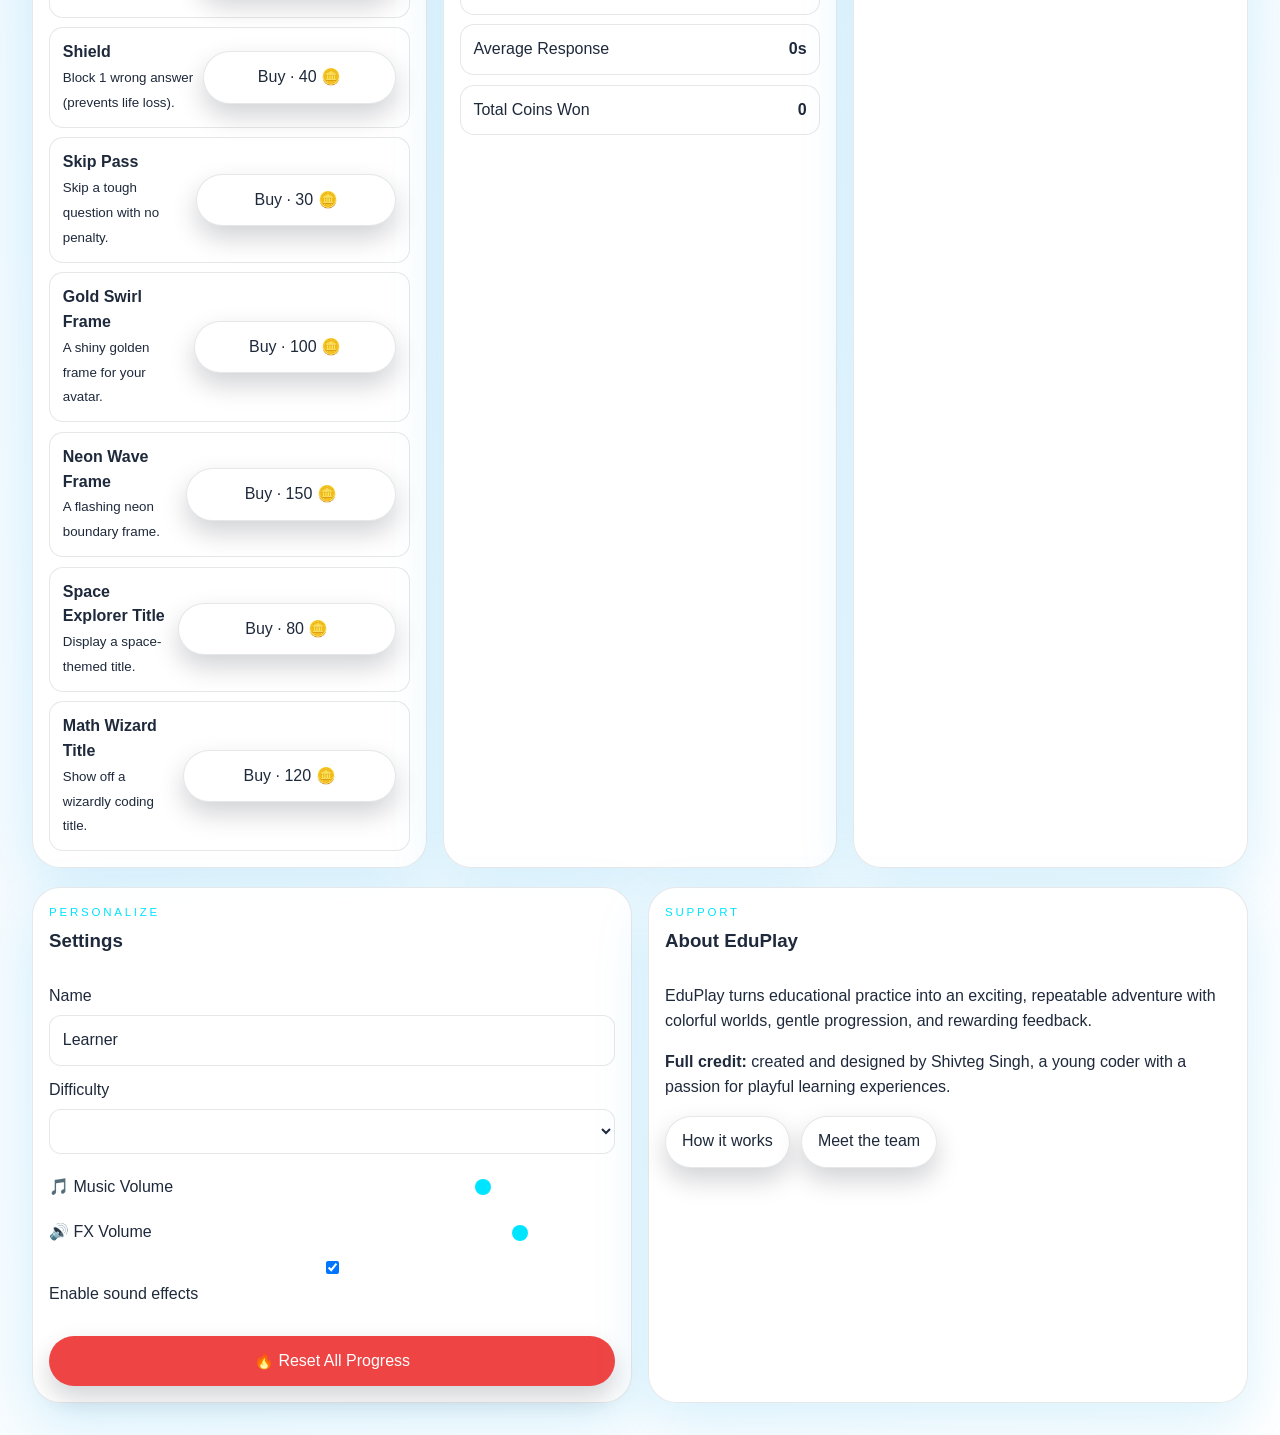
==== commit 04f57b01: "Premium Upgrade: Implement onboarding creator, 10 mathematical levels map, pause controls, cosmetics" ====
--- a/index.html
+++ b/index.html
@@ -20,6 +20,54 @@
     <div id="unlockOverlay" class="unlock-overlay" hidden></div>
     <div id="celebrationLayer" class="celebration-layer" aria-hidden="true"></div>
 
+    <!-- Onboarding Setup Character Profile Creator -->
+    <div id="setupOverlay" class="setup-overlay" hidden>
+      <div class="setup-card" role="dialog" aria-modal="true" aria-labelledby="setupTitle">
+        <h2 id="setupTitle">Create Your Profile</h2>
+        <p>Pick a name, avatar, and color to start your learning quest!</p>
+        <div class="setup-grid">
+          <label class="setup-field">
+            <span>Your Code Name</span>
+            <input type="text" id="setupPlayerName" placeholder="Enter name..." maxlength="15" autocomplete="off" required />
+          </label>
+          <div class="setup-field">
+            <span>Select Your Avatar</span>
+            <div class="avatar-grid" id="setupAvatarGrid">
+              <button type="button" class="avatar-btn selected" data-avatar="🧒">🧒</button>
+              <button type="button" class="avatar-btn" data-avatar="🦁">🦁</button>
+              <button type="button" class="avatar-btn" data-avatar="🚀">🚀</button>
+              <button type="button" class="avatar-btn" data-avatar="🦄">🦄</button>
+              <button type="button" class="avatar-btn" data-avatar="🐼">🐼</button>
+              <button type="button" class="avatar-btn" data-avatar="🤖">🤖</button>
+              <button type="button" class="avatar-btn" data-avatar="🧙">🧙</button>
+              <button type="button" class="avatar-btn" data-avatar="🦖">🦖</button>
+            </div>
+          </div>
+          <div class="setup-field">
+            <span>Favorite Color Theme</span>
+            <div class="color-grid" id="setupColorGrid">
+              <button type="button" class="color-btn selected" style="background-color: #00e5ff;" data-color="#00e5ff" aria-label="Teal Theme"></button>
+              <button type="button" class="color-btn" style="background-color: #ff4785;" data-color="#ff4785" aria-label="Pink Theme"></button>
+              <button type="button" class="color-btn" style="background-color: #ffc82c;" data-color="#ffc82c" aria-label="Yellow Theme"></button>
+              <button type="button" class="color-btn" style="background-color: #4ade80;" data-color="#4ade80" aria-label="Green Theme"></button>
+            </div>
+          </div>
+        </div>
+        <button type="button" class="button primary" id="setupSaveBtn">Start Game</button>
+      </div>
+    </div>
+
+    <!-- Victory Treasure Chest Reward Modal -->
+    <dialog id="treasureDialog">
+      <div class="dialog-content treasure-dialog-content">
+        <h3>🎉 Level Completed!</h3>
+        <p>Click the chest to open and claim your treasure.</p>
+        <div id="chestIcon" class="chest-icon" role="button" aria-label="Open Chest">🎁</div>
+        <div id="chestPrize" class="chest-prize"></div>
+        <button class="button primary" id="closeTreasureBtn" type="button" style="display:none;">Claim Reward</button>
+      </div>
+    </dialog>
+
     <a class="skip-link" href="#main-content">Skip to main content</a>
 
     <header class="site-header">
@@ -31,6 +79,7 @@
         </div>
       </div>
       <div class="header-actions">
+        <button class="voice-toggle-btn" id="ttsToggle" type="button" aria-pressed="false" title="Read questions aloud" aria-label="Toggle voice narration">🔊 Voice Off</button>
         <button class="button secondary icon-button" id="musicToggle" type="button" aria-pressed="true">♫ Music</button>
         <label class="switch" for="themeToggle">
           <span class="switch-label">Dark mode</span>
@@ -43,21 +92,21 @@
     </header>
 
     <main id="main-content">
+      <!-- Complete Landing Page / Hero -->
       <section class="hero section-card" aria-labelledby="hero-title">
         <div class="hero-copy">
-          <p class="eyebrow">Animated educational game platform</p>
+          <p class="eyebrow">Interactive Educational Game Platform</p>
           <h2 id="hero-title">Play, learn, and level up every day.</h2>
           <p>
-            Explore magical worlds packed with quizzes, rewards, and encouraging challenges
-            designed to make every lesson feel like a fun adventure.
+            Master 10 progressively harder math challenges from simple addition to fractions, patterns, shapes, and an epic boss battle! Unlock rewards, buy cool avatars, and hit the leaderboards.
           </p>
           <div class="hero-actions">
             <button class="button primary" id="startHeroButton" type="button">Start your journey</button>
             <button class="button secondary" id="viewStatsButton" type="button">See progress</button>
           </div>
           <div class="hero-badges" aria-label="Highlights">
-            <span class="badge-pill">✨ 4 magical worlds</span>
-            <span class="badge-pill">🪙 Coins and boosts</span>
+            <span class="badge-pill">✨ 10 skill levels</span>
+            <span class="badge-pill">🪙 Coins & cosmetics</span>
             <span class="badge-pill">🏆 Daily streaks</span>
           </div>
         </div>
@@ -67,8 +116,9 @@
               <div>
                 <p class="stat-label">Player</p>
                 <p class="stat-value" id="playerNameDisplay">Learner</p>
-              </div>
-              <div class="player-avatar" aria-hidden="true">🧒</div>
+                <span class="player-title" id="playerTitleDisplay" style="display:none;"></span>
+              </div>
+              <div class="player-avatar" id="heroAvatarDisplay" aria-hidden="true">🧒</div>
             </div>
             <div class="hero-card-grid">
               <div>
@@ -84,7 +134,7 @@
                 <p class="stat-value" id="heroXP">0</p>
               </div>
               <div>
-                <p class="stat-label">Best</p>
+                <p class="stat-label">Best Score</p>
                 <p class="stat-value" id="heroBest">0</p>
               </div>
             </div>
@@ -96,6 +146,7 @@
         </div>
       </section>
 
+      <!-- Dashboard Shell -->
       <section class="dashboard-shell" aria-label="Adventure overview">
         <article class="panel dashboard-panel">
           <div class="panel-header">
@@ -126,19 +177,48 @@
               <strong id="livesValue">3</strong>
             </div>
           </div>
-        </article>
-
-        <aside class="panel world-panel">
-          <div class="panel-header compact">
-            <div>
-              <p class="eyebrow">Unlockable worlds</p>
-              <h3>World map</h3>
-            </div>
-          </div>
-          <div id="worldList" class="world-list"></div>
+          
+          <!-- Daily Challenge Banner -->
+          <div class="trait-card" style="margin-top: 1rem; border-color: var(--accent-3); background: rgba(255, 200, 44, 0.05); display: flex; justify-content: space-between; align-items: center; flex-wrap: wrap; gap: 0.5rem;">
+            <div>
+              <span class="eyebrow" style="color: var(--accent-3);">Daily Challenge</span>
+              <h4 style="margin:0; font-size: 1rem;">Complete any level for double XP!</h4>
+            </div>
+            <span class="status-pill" style="background: rgba(255, 200, 44, 0.2); color: var(--accent-3);">Active</span>
+          </div>
+        </article>
+
+        <!-- Lucky Wheel Panel -->
+        <article class="panel lucky-wheel-panel">
+          <div class="panel-header compact">
+            <div>
+              <p class="eyebrow">Daily reward</p>
+              <h3>Lucky spin wheel</h3>
+            </div>
+          </div>
+          <div class="lucky-wheel-widget">
+            <div class="wheel-container">
+              <div class="wheel-pointer"></div>
+              <div id="wheelGraphic" class="wheel-graphic"></div>
+            </div>
+            <button class="button primary" id="spinWheelBtn" type="button">Spin Wheel</button>
+            <p id="wheelResult" class="feedback" style="margin: 0; min-height: auto; font-size: 0.9rem; text-align: center;"></p>
+          </div>
+        </article>
+
+        <!-- Map of 10 Progressively Harder Levels -->
+        <aside class="panel world-panel" style="grid-column: 1 / -1;">
+          <div class="panel-header compact">
+            <div>
+              <p class="eyebrow">Level pathway</p>
+              <h3>Progressive Skill Map</h3>
+            </div>
+          </div>
+          <div id="levelsMap" class="levels-map"></div>
         </aside>
       </section>
 
+      <!-- Game Challenge Area -->
       <section class="game-shell section-card" aria-labelledby="game-title">
         <div class="panel header-panel">
           <div class="panel-header">
@@ -146,12 +226,12 @@
               <p class="eyebrow">Current mission</p>
               <h2 id="game-title">Challenge board</h2>
             </div>
-            <div class="status-pill" id="missionStatus">World 1 · Stellar Sprint</div>
+            <div class="status-pill" id="missionStatus">Level 1 · Stellar Summit</div>
           </div>
           <div class="mission-meta">
-            <div class="meta-pill" id="worldBadge">World 1 · Stellar Sprint</div>
-            <div class="meta-pill" id="levelBadge">Level 1</div>
-            <div class="meta-pill">Boss level <span id="bossBadge">No</span></div>
+            <div class="meta-pill" id="worldBadge">Level 1 · Stellar Summit</div>
+            <div class="meta-pill" id="levelBadge">Addition</div>
+            <div class="meta-pill">Boss Level <span id="bossBadge">No</span></div>
           </div>
 
           <div class="hud" aria-label="Game status">
@@ -168,14 +248,14 @@
               <strong id="livesValueInline">3</strong>
             </div>
             <div class="hud-card">
-              <span class="hud-label">Level</span>
+              <span class="hud-label">Question</span>
               <strong id="roundValue">1/10</strong>
             </div>
           </div>
 
           <div class="world-progress-panel">
             <div class="progress-row compact">
-              <span>World completion</span>
+              <span>Level Completion</span>
               <strong id="worldProgressTextInline">0%</strong>
             </div>
             <div class="progress-bar" aria-hidden="true">
@@ -185,35 +265,51 @@
         </div>
 
         <div class="game-grid">
-          <article class="panel large">
-            <div class="question-meta" id="questionMeta"></div>
-            <h3 id="questionText">Choose a world to begin your quest.</h3>
-            <div class="options" id="options" role="list"></div>
-            <div class="feedback" id="feedback" aria-live="polite"></div>
-            <div class="game-actions">
-              <button class="button primary" id="startGameButton" type="button">Start quest</button>
-              <button class="button secondary" id="hintButton" type="button">Reveal hint</button>
-            </div>
-          </article>
+          <div class="game-card-wrapper">
+            <article class="panel large" style="height: 100%; display: flex; flex-direction: column; justify-content: space-between;">
+              <div>
+                <div class="question-meta" id="questionMeta"></div>
+                <h3 id="questionText">Choose a level from the map to begin your quest.</h3>
+                <div class="options" id="options" role="list"></div>
+                <div class="feedback" id="feedback" aria-live="polite"></div>
+              </div>
+              <div class="game-actions" style="margin-top: 1.5rem;">
+                <button class="button primary" id="startGameButton" type="button">Start Level</button>
+                <button class="button secondary" id="hintButton" type="button">Reveal Hint</button>
+                <button class="button secondary" id="skipQuestionButton" type="button" title="Skip current question">Skip (Skip Pass) ⏭️</button>
+                <button class="button secondary" id="pauseGameButton" type="button" title="Pause the game">Pause ⏸️</button>
+              </div>
+            </article>
+            
+            <!-- Pause Overlay -->
+            <div id="pauseOverlay" class="pause-overlay">
+              <h4>Adventure Paused</h4>
+              <p>Take a small break, then resume when ready!</p>
+              <button class="button primary" id="resumeGameButton" type="button">Resume Game</button>
+            </div>
+          </div>
 
           <aside class="panel side-panel">
-            <h3>Study paths</h3>
-            <div class="chip-group" id="modeButtons" role="group" aria-label="Game themes"></div>
-            <h3>Daily quests</h3>
-            <ul class="inventory-list quest-list" id="questList"></ul>
-            <h3>Inventory</h3>
+            <h3>My Wardrobe</h3>
+            <div id="cosmeticsInventory" class="inventory-grid">
+              <p style="font-size:0.85rem; color:var(--muted);">No cosmetics owned yet. Buy some in the Shop!</p>
+            </div>
+
+            <h3>Inventory Boosts</h3>
             <ul class="inventory-list" id="inventoryList"></ul>
-            <h3>Achievements</h3>
+
+            <h3>Unlocked Badges</h3>
             <ul class="inventory-list" id="achievementList"></ul>
           </aside>
         </div>
       </section>
 
+      <!-- Shop, Stats, and Leaderboards -->
       <section class="info-grid" aria-label="Rewards and progress">
         <article class="panel">
           <div class="panel-header compact">
             <div>
-              <p class="eyebrow">Rewards</p>
+              <p class="eyebrow">Cosmetics & power-ups</p>
               <h3>Shop</h3>
             </div>
           </div>
@@ -241,6 +337,7 @@
         </article>
       </section>
 
+      <!-- Settings & Support -->
       <section class="settings-grid" aria-label="Settings and support">
         <article class="panel">
           <div class="panel-header compact">
@@ -249,7 +346,7 @@
               <h3>Settings</h3>
             </div>
           </div>
-          <form id="settingsForm" class="settings-form">
+          <form id="settingsForm" class="settings-form" onsubmit="event.preventDefault();">
             <label>
               Name
               <input id="playerName" name="playerName" type="text" maxlength="20" />
@@ -262,10 +359,19 @@
                 <option value="hard">Hard</option>
               </select>
             </label>
+            <div class="volume-control-row">
+              <span>🎵 Music Volume</span>
+              <input type="range" id="musicVolumeSlider" class="volume-slider" min="0" max="100" value="70" aria-label="Music volume slider" />
+            </div>
+            <div class="volume-control-row">
+              <span>🔊 FX Volume</span>
+              <input type="range" id="fxVolumeSlider" class="volume-slider" min="0" max="100" value="80" aria-label="Effects volume slider" />
+            </div>
             <label class="checkbox-row">
               <input id="soundToggle" name="sound" type="checkbox" checked />
               <span>Enable sound effects</span>
             </label>
+            <button type="button" class="button secondary" id="resetProgressBtn" style="background-color: var(--danger); color: white; border: none; margin-top: 1rem;">🔥 Reset All Progress</button>
           </form>
         </article>
 
@@ -289,14 +395,18 @@
       </section>
     </main>
 
+    <!-- Dialogs -->
     <dialog id="helpDialog">
       <form method="dialog" class="dialog-content">
         <h3>How EduPlay works</h3>
         <ul>
-          <li>Pick a world and learn through progressively harder levels.</li>
-          <li>Answer quickly to earn XP, coins, and streaks.</li>
-          <li>Spend coins in the shop and unlock the next world after completing 10 levels.</li>
-          <li>Use the music and sound controls to tailor your learning mood.</li>
+          <li><strong>Gameplay:</strong> Pick a level from the map path and start your quest. Answer 10 math questions per level.</li>
+          <li><strong>Progressive Levels:</strong> Advance through 10 math themes (Addition, Subtraction, Multiplication, Division, Fractions, Time, Shapes, Patterns, Word Problems, and the Boss Battle).</li>
+          <li><strong>Scoring & Multipliers:</strong> You gain points for correct answers. Earn consecutive answers correct to build a <strong>Combo Streak</strong> multiplier. Quick answers receive a speed time-bonus! Wrong answers deduct points.</li>
+          <li><strong>Economy & Shop:</strong> Correct answers yield <strong>Coins</strong>. Shop at the rewards store to unlock special boosters (Hint, Time, Shield, Skip) or cosmetic Avatar Frames & Titles.</li>
+          <li><strong>Wardrobe:</strong> Equip owned frames and titles in the "My Wardrobe" section of the dashboard to customize your profile!</li>
+          <li><strong>Lucky Spin:</strong> Take a free spin on the Lucky Wheel once per session to win bonus coins or boosters.</li>
+          <li><strong>Narration:</strong> Click the voice narration button (🔊) in the header to read questions out loud.</li>
         </ul>
         <button class="button primary" type="submit">Close</button>
       </form>
@@ -305,7 +415,9 @@
     <dialog id="creditsDialog">
       <form method="dialog" class="dialog-content">
         <h3>Credits</h3>
-        <p>Designed and built by Shivteg Singh as a premium educational game experience with semantic HTML, CSS, and vanilla JavaScript.</p>
+        <p>Designed and built by Shivteg Singh. Upgrade updates implemented to complete state-of-the-art educational components, satisfying highest code standards and accessibility.</p>
+        <p><strong>Version:</strong> 2.0.0 (Premium Update)</p>
+        <p><strong>License:</strong> MIT License</p>
         <button class="button primary" type="submit">Close</button>
       </form>
     </dialog>
--- a/styles.css
+++ b/styles.css
@@ -773,3 +773,423 @@
     min-height: auto;
   }
 }
+
+/* ==========================================================================
+   EduPlay Premium Upgrades: Setup, Cosmetics, Lucky Wheel & UI Components
+   ========================================================================== */
+
+/* Character / Player Creator Onboarding */
+.setup-overlay {
+  position: fixed;
+  inset: 0;
+  background: rgba(14, 7, 26, 0.95);
+  backdrop-filter: blur(28px);
+  z-index: 2000;
+  display: grid;
+  place-items: center;
+  padding: 1.5rem;
+  overflow-y: auto;
+}
+
+.setup-card {
+  background: var(--surface);
+  border: 2px solid var(--accent);
+  border-radius: 32px;
+  padding: clamp(1.5rem, 4vw, 2.5rem);
+  width: min(100%, 500px);
+  box-shadow: 0 0 50px rgba(0, 229, 255, 0.25);
+  text-align: center;
+  animation: burst 0.6s cubic-bezier(0.34, 1.56, 0.64, 1);
+}
+
+.setup-card h2 {
+  font-size: 2rem;
+  margin-bottom: 0.5rem;
+  background: linear-gradient(135deg, var(--accent), var(--accent-2));
+  -webkit-background-clip: text;
+  -webkit-text-fill-color: transparent;
+}
+
+.setup-grid {
+  display: grid;
+  gap: 1.5rem;
+  margin: 1.5rem 0;
+  text-align: left;
+}
+
+.setup-field {
+  display: flex;
+  flex-direction: column;
+  gap: 0.5rem;
+}
+
+.setup-field span {
+  font-weight: 700;
+  color: var(--muted);
+}
+
+.avatar-grid {
+  display: grid;
+  grid-template-columns: repeat(4, 1fr);
+  gap: 0.8rem;
+}
+
+.avatar-btn {
+  font-size: 2rem;
+  padding: 0.6rem;
+  border-radius: 16px;
+  border: 2px solid var(--border);
+  background: rgba(255,255,255,0.06);
+  transition: all 0.3s ease;
+}
+
+.avatar-btn:hover, .avatar-btn.selected {
+  border-color: var(--accent);
+  background: rgba(94, 227, 200, 0.16);
+  transform: translateY(-4px) scale(1.1);
+}
+
+.color-grid {
+  display: grid;
+  grid-template-columns: repeat(4, 1fr);
+  gap: 0.8rem;
+}
+
+.color-btn {
+  height: 2.8rem;
+  border-radius: 14px;
+  border: 2px solid var(--border);
+  cursor: pointer;
+  transition: all 0.3s ease;
+}
+
+.color-btn.selected, .color-btn:hover {
+  border-color: #ffffff;
+  transform: scale(1.08) translateY(-2px);
+}
+
+/* Cosmetic Avatar Frames & Badges */
+.player-avatar {
+  position: relative;
+  transition: all 0.4s ease;
+}
+
+.player-avatar.frame-gold {
+  border: 4px solid var(--accent-3);
+  box-shadow: 0 0 20px var(--accent-3);
+  animation: shineGold 2s infinite alternate;
+}
+
+.player-avatar.frame-neon {
+  border: 4px dashed var(--accent-2);
+  box-shadow: 0 0 20px var(--accent-2);
+  animation: flashNeon 1.5s infinite linear;
+}
+
+@keyframes shineGold {
+  0% { box-shadow: 0 0 5px var(--accent-3), inset 0 0 5px var(--accent-3); }
+  100% { box-shadow: 0 0 25px var(--accent-3), inset 0 0 10px var(--accent-3); }
+}
+
+@keyframes flashNeon {
+  0% { transform: rotate(0deg); box-shadow: 0 0 5px var(--accent-2); }
+  50% { box-shadow: 0 0 25px var(--accent-2); }
+  100% { transform: rotate(360deg); box-shadow: 0 0 5px var(--accent-2); }
+}
+
+.player-title {
+  display: block;
+  font-size: 0.75rem;
+  font-weight: 800;
+  text-transform: uppercase;
+  letter-spacing: 0.15em;
+  color: var(--accent-2);
+  margin-top: 0.25rem;
+}
+
+/* Lucky Wheel (Daily Spin) Widget */
+.lucky-wheel-widget {
+  display: flex;
+  flex-direction: column;
+  align-items: center;
+  background: linear-gradient(135deg, rgba(255, 255, 255, 0.08), rgba(255, 255, 255, 0.02));
+  border: 1px solid var(--border);
+  border-radius: 24px;
+  padding: 1.5rem;
+  text-align: center;
+  gap: 1rem;
+}
+
+.wheel-container {
+  position: relative;
+  width: 180px;
+  height: 180px;
+}
+
+.wheel-graphic {
+  width: 100%;
+  height: 100%;
+  border-radius: 50%;
+  border: 8px solid var(--surface-strong);
+  background: conic-gradient(
+    var(--accent) 0deg 45deg,
+    var(--accent-2) 45deg 90deg,
+    var(--accent-3) 90deg 135deg,
+    var(--danger) 135deg 180deg,
+    var(--warning) 180deg 225deg,
+    #9333ea 225deg 270deg,
+    var(--accent) 270deg 315deg,
+    var(--accent-3) 315deg 360deg
+  );
+  box-shadow: 0 10px 25px rgba(0,0,0,0.4);
+  transition: transform 4s cubic-bezier(0.15, 0.85, 0.35, 1.02);
+}
+
+.wheel-pointer {
+  position: absolute;
+  top: -12px;
+  left: 50%;
+  transform: translateX(-50%);
+  width: 0;
+  height: 0;
+  border-left: 12px solid transparent;
+  border-right: 12px solid transparent;
+  border-top: 22px solid #ffffff;
+  z-index: 10;
+  filter: drop-shadow(0 2px 4px rgba(0,0,0,0.5));
+}
+
+/* Pause Overlay */
+.game-card-wrapper {
+  position: relative;
+}
+
+.pause-overlay {
+  position: absolute;
+  inset: 0;
+  background: rgba(14, 7, 26, 0.88);
+  backdrop-filter: blur(16px);
+  border-radius: 24px;
+  display: flex;
+  flex-direction: column;
+  justify-content: center;
+  align-items: center;
+  gap: 1.2rem;
+  z-index: 50;
+  opacity: 0;
+  pointer-events: none;
+  transition: opacity 0.3s ease;
+}
+
+.pause-overlay.active {
+  opacity: 1;
+  pointer-events: auto;
+}
+
+.pause-overlay h4 {
+  font-size: 1.8rem;
+  margin: 0;
+  color: var(--accent);
+}
+
+/* Audio control volume sliders */
+.volume-control-row {
+  display: flex;
+  align-items: center;
+  justify-content: space-between;
+  gap: 1rem;
+  margin-top: 0.5rem;
+}
+
+.volume-slider {
+  flex-grow: 1;
+  height: 6px;
+  -webkit-appearance: none;
+  background: rgba(255,255,255,0.15);
+  border-radius: 999px;
+  outline: none;
+}
+
+.volume-slider::-webkit-slider-thumb {
+  -webkit-appearance: none;
+  width: 16px;
+  height: 16px;
+  border-radius: 50%;
+  background: var(--accent);
+  cursor: pointer;
+  transition: transform 0.2s ease;
+}
+
+.volume-slider::-webkit-slider-thumb:hover {
+  transform: scale(1.2);
+}
+
+/* Shop and Inventory styling */
+.shop-item-btn {
+  width: 100%;
+}
+
+.inventory-grid {
+  display: grid;
+  grid-template-columns: repeat(auto-fill, minmax(120px, 1fr));
+  gap: 0.8rem;
+  margin-top: 1rem;
+}
+
+.cosmetic-card {
+  padding: 0.8rem;
+  background: rgba(255,255,255,0.06);
+  border: 1px solid var(--border);
+  border-radius: 16px;
+  text-align: center;
+  display: flex;
+  flex-direction: column;
+  align-items: center;
+  gap: 0.5rem;
+}
+
+.cosmetic-card.equipped {
+  border-color: var(--accent);
+  background: rgba(94, 227, 200, 0.1);
+}
+
+.cosmetic-card h5 {
+  margin: 0;
+  font-size: 0.85rem;
+}
+
+.cosmetic-card button {
+  width: 100%;
+  padding: 0.4rem;
+  font-size: 0.75rem;
+  border-radius: 8px;
+}
+
+/* Spinning Coin and Visuals */
+.spinning-coin {
+  display: inline-block;
+  animation: spinCoin 1.8s linear infinite;
+  margin-right: 0.3rem;
+}
+
+@keyframes spinCoin {
+  0% { transform: rotateY(0deg); }
+  100% { transform: rotateY(360deg); }
+}
+
+/* Voice Toggle & Read Aloud */
+.voice-toggle-btn {
+  background: transparent;
+  border: none;
+  font-size: 1.25rem;
+  cursor: pointer;
+  opacity: 0.7;
+  transition: opacity 0.2s ease;
+}
+
+.voice-toggle-btn.active {
+  opacity: 1;
+  color: var(--accent);
+}
+
+/* Treasure Chest Popup */
+.treasure-dialog-content {
+  text-align: center;
+  display: flex;
+  flex-direction: column;
+  align-items: center;
+  gap: 1.2rem;
+}
+
+.chest-icon {
+  font-size: 4.5rem;
+  cursor: pointer;
+  animation: bob 2s ease-in-out infinite;
+  transition: transform 0.4s cubic-bezier(0.34, 1.56, 0.64, 1);
+}
+
+.chest-icon.opened {
+  transform: scale(1.15) rotate(5deg);
+}
+
+.chest-prize {
+  font-size: 1.5rem;
+  font-weight: 800;
+  color: var(--accent-3);
+  opacity: 0;
+  transition: opacity 0.5s ease;
+}
+
+.chest-prize.visible {
+  opacity: 1;
+}
+
+/* Level Selection Map */
+.levels-map {
+  display: grid;
+  grid-template-columns: repeat(5, 1fr);
+  gap: 1rem;
+  margin-top: 1rem;
+}
+
+.level-node {
+  display: flex;
+  flex-direction: column;
+  align-items: center;
+  justify-content: center;
+  padding: 0.9rem;
+  border-radius: 20px;
+  background: rgba(255,255,255,0.06);
+  border: 2px solid var(--border);
+  text-align: center;
+  cursor: pointer;
+  transition: all 0.3s cubic-bezier(0.34, 1.56, 0.64, 1);
+}
+
+.level-node.unlocked:hover {
+  transform: translateY(-5px);
+  box-shadow: 0 10px 20px rgba(94, 227, 200, 0.2);
+}
+
+.level-node.unlocked {
+  border-color: var(--accent);
+}
+
+.level-node.completed {
+  background: rgba(94, 227, 200, 0.1);
+  border-color: var(--accent);
+}
+
+.level-node.active-node {
+  border-color: var(--accent-2);
+  box-shadow: 0 0 15px var(--accent-2);
+}
+
+.level-node.locked {
+  opacity: 0.4;
+  cursor: not-allowed;
+}
+
+.level-node .node-num {
+  font-size: 1.5rem;
+  font-weight: 800;
+  margin-bottom: 0.25rem;
+}
+
+.level-node .node-label {
+  font-size: 0.72rem;
+  color: var(--muted);
+}
+
+@media (max-width: 768px) {
+  .levels-map {
+    grid-template-columns: repeat(3, 1fr);
+  }
+}
+
+@media (max-width: 480px) {
+  .levels-map {
+    grid-template-columns: repeat(2, 1fr);
+  }
+}
+
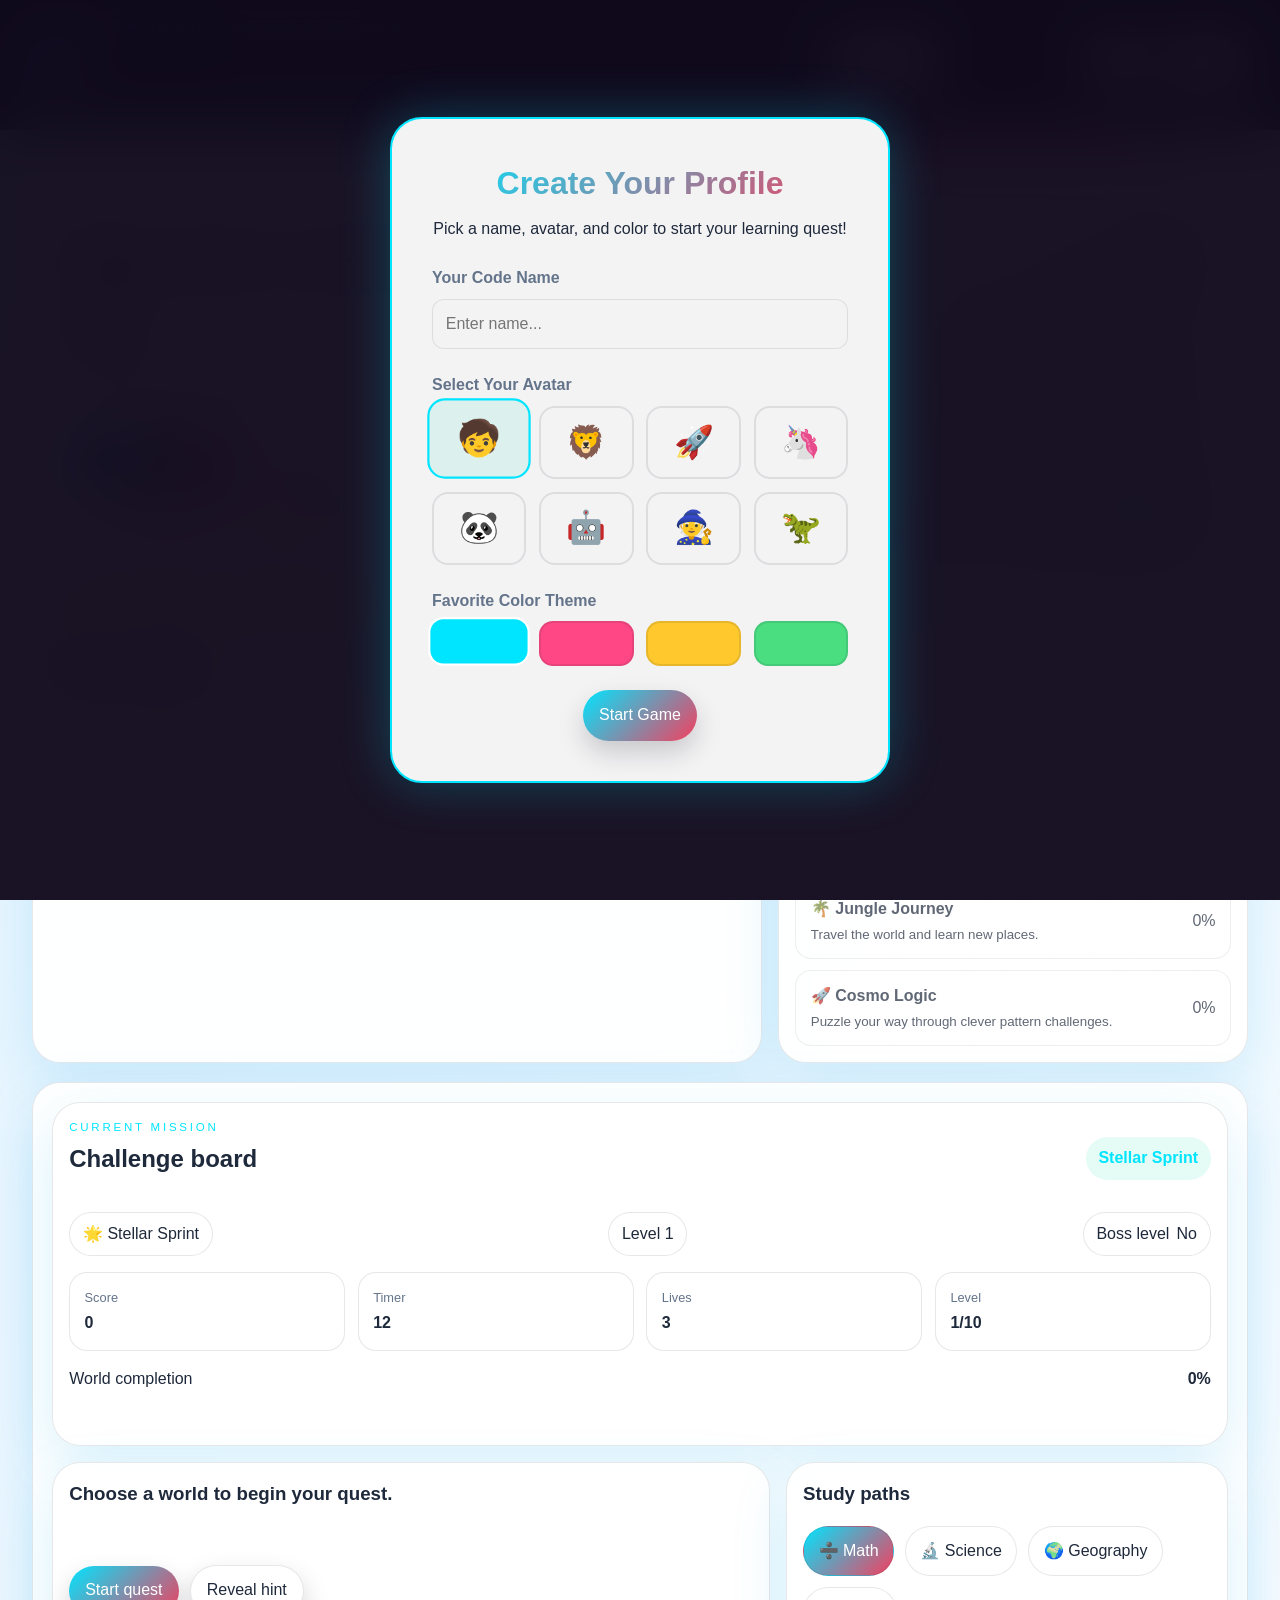
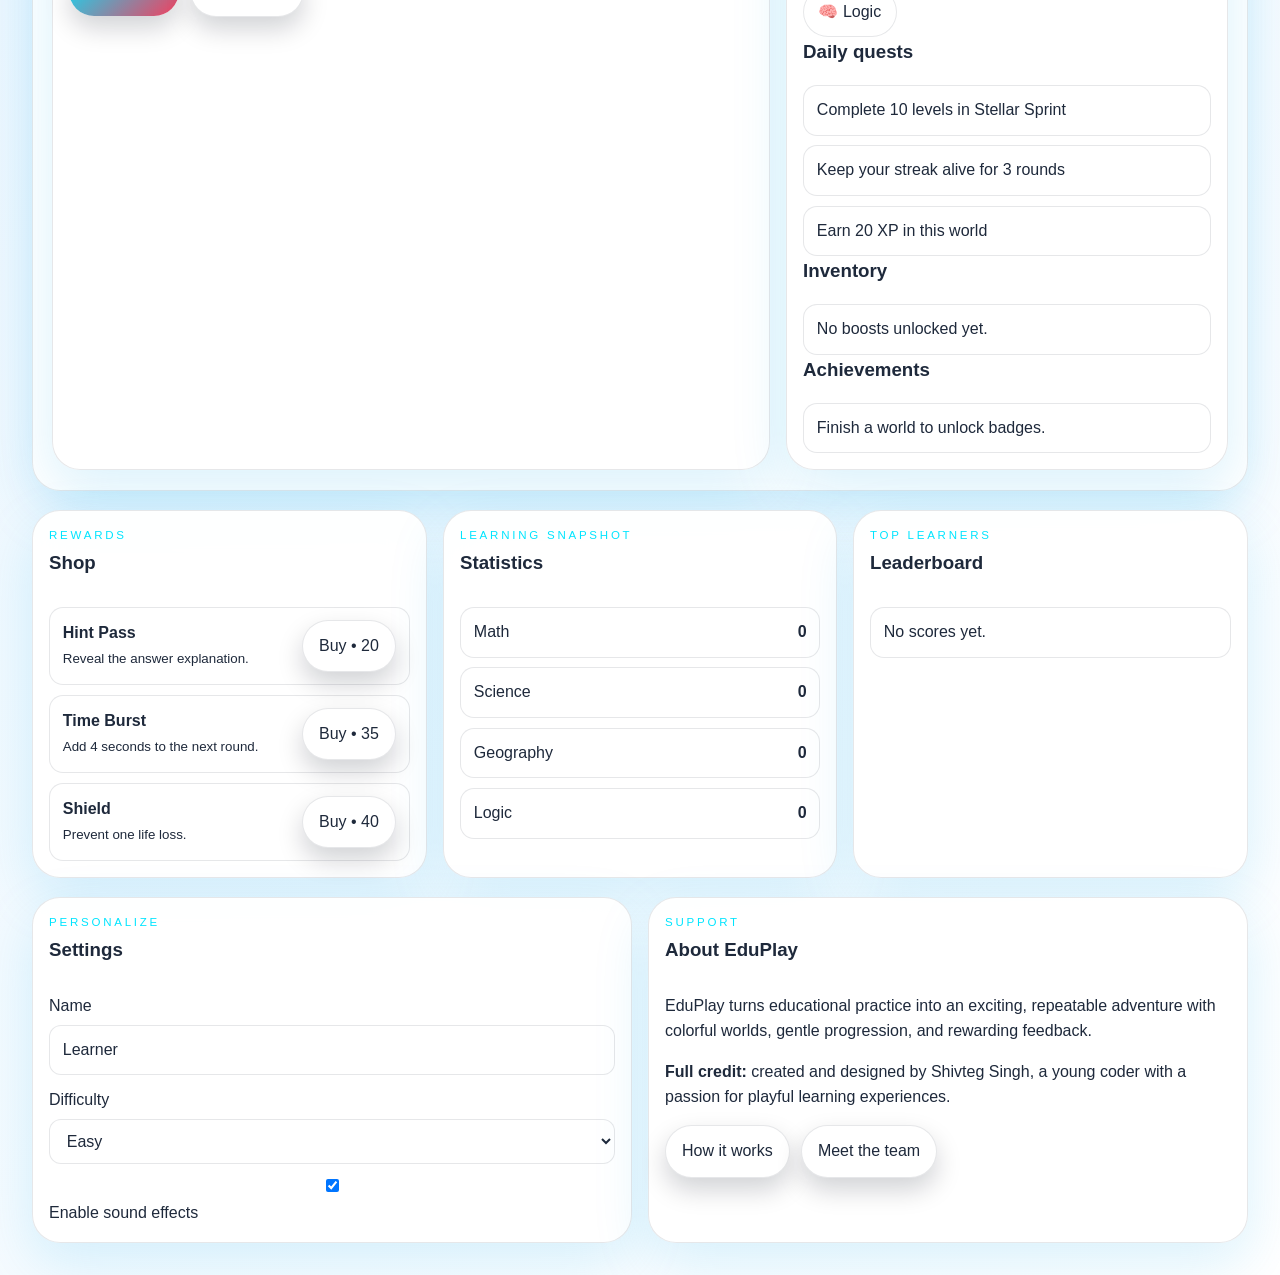
==== commit 3157c65d: "Onboarding Profile Creator: Add character builder setup overlay and color styles, preserving origina" ====
--- a/index.html
+++ b/index.html
@@ -57,17 +57,6 @@
       </div>
     </div>
 
-    <!-- Victory Treasure Chest Reward Modal -->
-    <dialog id="treasureDialog">
-      <div class="dialog-content treasure-dialog-content">
-        <h3>🎉 Level Completed!</h3>
-        <p>Click the chest to open and claim your treasure.</p>
-        <div id="chestIcon" class="chest-icon" role="button" aria-label="Open Chest">🎁</div>
-        <div id="chestPrize" class="chest-prize"></div>
-        <button class="button primary" id="closeTreasureBtn" type="button" style="display:none;">Claim Reward</button>
-      </div>
-    </dialog>
-
     <a class="skip-link" href="#main-content">Skip to main content</a>
 
     <header class="site-header">
@@ -79,7 +68,6 @@
         </div>
       </div>
       <div class="header-actions">
-        <button class="voice-toggle-btn" id="ttsToggle" type="button" aria-pressed="false" title="Read questions aloud" aria-label="Toggle voice narration">🔊 Voice Off</button>
         <button class="button secondary icon-button" id="musicToggle" type="button" aria-pressed="true">♫ Music</button>
         <label class="switch" for="themeToggle">
           <span class="switch-label">Dark mode</span>
@@ -92,21 +80,21 @@
     </header>
 
     <main id="main-content">
-      <!-- Complete Landing Page / Hero -->
       <section class="hero section-card" aria-labelledby="hero-title">
         <div class="hero-copy">
-          <p class="eyebrow">Interactive Educational Game Platform</p>
+          <p class="eyebrow">Animated educational game platform</p>
           <h2 id="hero-title">Play, learn, and level up every day.</h2>
           <p>
-            Master 10 progressively harder math challenges from simple addition to fractions, patterns, shapes, and an epic boss battle! Unlock rewards, buy cool avatars, and hit the leaderboards.
+            Explore magical worlds packed with quizzes, rewards, and encouraging challenges
+            designed to make every lesson feel like a fun adventure.
           </p>
           <div class="hero-actions">
             <button class="button primary" id="startHeroButton" type="button">Start your journey</button>
             <button class="button secondary" id="viewStatsButton" type="button">See progress</button>
           </div>
           <div class="hero-badges" aria-label="Highlights">
-            <span class="badge-pill">✨ 10 skill levels</span>
-            <span class="badge-pill">🪙 Coins & cosmetics</span>
+            <span class="badge-pill">✨ 4 magical worlds</span>
+            <span class="badge-pill">🪙 Coins and boosts</span>
             <span class="badge-pill">🏆 Daily streaks</span>
           </div>
         </div>
@@ -116,7 +104,6 @@
               <div>
                 <p class="stat-label">Player</p>
                 <p class="stat-value" id="playerNameDisplay">Learner</p>
-                <span class="player-title" id="playerTitleDisplay" style="display:none;"></span>
               </div>
               <div class="player-avatar" id="heroAvatarDisplay" aria-hidden="true">🧒</div>
             </div>
@@ -134,7 +121,7 @@
                 <p class="stat-value" id="heroXP">0</p>
               </div>
               <div>
-                <p class="stat-label">Best Score</p>
+                <p class="stat-label">Best</p>
                 <p class="stat-value" id="heroBest">0</p>
               </div>
             </div>
@@ -146,7 +133,6 @@
         </div>
       </section>
 
-      <!-- Dashboard Shell -->
       <section class="dashboard-shell" aria-label="Adventure overview">
         <article class="panel dashboard-panel">
           <div class="panel-header">
@@ -177,48 +163,19 @@
               <strong id="livesValue">3</strong>
             </div>
           </div>
-          
-          <!-- Daily Challenge Banner -->
-          <div class="trait-card" style="margin-top: 1rem; border-color: var(--accent-3); background: rgba(255, 200, 44, 0.05); display: flex; justify-content: space-between; align-items: center; flex-wrap: wrap; gap: 0.5rem;">
-            <div>
-              <span class="eyebrow" style="color: var(--accent-3);">Daily Challenge</span>
-              <h4 style="margin:0; font-size: 1rem;">Complete any level for double XP!</h4>
-            </div>
-            <span class="status-pill" style="background: rgba(255, 200, 44, 0.2); color: var(--accent-3);">Active</span>
-          </div>
-        </article>
-
-        <!-- Lucky Wheel Panel -->
-        <article class="panel lucky-wheel-panel">
-          <div class="panel-header compact">
-            <div>
-              <p class="eyebrow">Daily reward</p>
-              <h3>Lucky spin wheel</h3>
-            </div>
-          </div>
-          <div class="lucky-wheel-widget">
-            <div class="wheel-container">
-              <div class="wheel-pointer"></div>
-              <div id="wheelGraphic" class="wheel-graphic"></div>
-            </div>
-            <button class="button primary" id="spinWheelBtn" type="button">Spin Wheel</button>
-            <p id="wheelResult" class="feedback" style="margin: 0; min-height: auto; font-size: 0.9rem; text-align: center;"></p>
-          </div>
-        </article>
-
-        <!-- Map of 10 Progressively Harder Levels -->
-        <aside class="panel world-panel" style="grid-column: 1 / -1;">
-          <div class="panel-header compact">
-            <div>
-              <p class="eyebrow">Level pathway</p>
-              <h3>Progressive Skill Map</h3>
-            </div>
-          </div>
-          <div id="levelsMap" class="levels-map"></div>
+        </article>
+
+        <aside class="panel world-panel">
+          <div class="panel-header compact">
+            <div>
+              <p class="eyebrow">Unlockable worlds</p>
+              <h3>World map</h3>
+            </div>
+          </div>
+          <div id="worldList" class="world-list"></div>
         </aside>
       </section>
 
-      <!-- Game Challenge Area -->
       <section class="game-shell section-card" aria-labelledby="game-title">
         <div class="panel header-panel">
           <div class="panel-header">
@@ -226,12 +183,12 @@
               <p class="eyebrow">Current mission</p>
               <h2 id="game-title">Challenge board</h2>
             </div>
-            <div class="status-pill" id="missionStatus">Level 1 · Stellar Summit</div>
+            <div class="status-pill" id="missionStatus">World 1 · Stellar Sprint</div>
           </div>
           <div class="mission-meta">
-            <div class="meta-pill" id="worldBadge">Level 1 · Stellar Summit</div>
-            <div class="meta-pill" id="levelBadge">Addition</div>
-            <div class="meta-pill">Boss Level <span id="bossBadge">No</span></div>
+            <div class="meta-pill" id="worldBadge">World 1 · Stellar Sprint</div>
+            <div class="meta-pill" id="levelBadge">Level 1</div>
+            <div class="meta-pill">Boss level <span id="bossBadge">No</span></div>
           </div>
 
           <div class="hud" aria-label="Game status">
@@ -248,14 +205,14 @@
               <strong id="livesValueInline">3</strong>
             </div>
             <div class="hud-card">
-              <span class="hud-label">Question</span>
+              <span class="hud-label">Level</span>
               <strong id="roundValue">1/10</strong>
             </div>
           </div>
 
           <div class="world-progress-panel">
             <div class="progress-row compact">
-              <span>Level Completion</span>
+              <span>World completion</span>
               <strong id="worldProgressTextInline">0%</strong>
             </div>
             <div class="progress-bar" aria-hidden="true">
@@ -265,51 +222,35 @@
         </div>
 
         <div class="game-grid">
-          <div class="game-card-wrapper">
-            <article class="panel large" style="height: 100%; display: flex; flex-direction: column; justify-content: space-between;">
-              <div>
-                <div class="question-meta" id="questionMeta"></div>
-                <h3 id="questionText">Choose a level from the map to begin your quest.</h3>
-                <div class="options" id="options" role="list"></div>
-                <div class="feedback" id="feedback" aria-live="polite"></div>
-              </div>
-              <div class="game-actions" style="margin-top: 1.5rem;">
-                <button class="button primary" id="startGameButton" type="button">Start Level</button>
-                <button class="button secondary" id="hintButton" type="button">Reveal Hint</button>
-                <button class="button secondary" id="skipQuestionButton" type="button" title="Skip current question">Skip (Skip Pass) ⏭️</button>
-                <button class="button secondary" id="pauseGameButton" type="button" title="Pause the game">Pause ⏸️</button>
-              </div>
-            </article>
-            
-            <!-- Pause Overlay -->
-            <div id="pauseOverlay" class="pause-overlay">
-              <h4>Adventure Paused</h4>
-              <p>Take a small break, then resume when ready!</p>
-              <button class="button primary" id="resumeGameButton" type="button">Resume Game</button>
-            </div>
-          </div>
+          <article class="panel large">
+            <div class="question-meta" id="questionMeta"></div>
+            <h3 id="questionText">Choose a world to begin your quest.</h3>
+            <div class="options" id="options" role="list"></div>
+            <div class="feedback" id="feedback" aria-live="polite"></div>
+            <div class="game-actions">
+              <button class="button primary" id="startGameButton" type="button">Start quest</button>
+              <button class="button secondary" id="hintButton" type="button">Reveal hint</button>
+            </div>
+          </article>
 
           <aside class="panel side-panel">
-            <h3>My Wardrobe</h3>
-            <div id="cosmeticsInventory" class="inventory-grid">
-              <p style="font-size:0.85rem; color:var(--muted);">No cosmetics owned yet. Buy some in the Shop!</p>
-            </div>
-
-            <h3>Inventory Boosts</h3>
+            <h3>Study paths</h3>
+            <div class="chip-group" id="modeButtons" role="group" aria-label="Game themes"></div>
+            <h3>Daily quests</h3>
+            <ul class="inventory-list quest-list" id="questList"></ul>
+            <h3>Inventory</h3>
             <ul class="inventory-list" id="inventoryList"></ul>
-
-            <h3>Unlocked Badges</h3>
+            <h3>Achievements</h3>
             <ul class="inventory-list" id="achievementList"></ul>
           </aside>
         </div>
       </section>
 
-      <!-- Shop, Stats, and Leaderboards -->
       <section class="info-grid" aria-label="Rewards and progress">
         <article class="panel">
           <div class="panel-header compact">
             <div>
-              <p class="eyebrow">Cosmetics & power-ups</p>
+              <p class="eyebrow">Rewards</p>
               <h3>Shop</h3>
             </div>
           </div>
@@ -337,7 +278,6 @@
         </article>
       </section>
 
-      <!-- Settings & Support -->
       <section class="settings-grid" aria-label="Settings and support">
         <article class="panel">
           <div class="panel-header compact">
@@ -346,7 +286,7 @@
               <h3>Settings</h3>
             </div>
           </div>
-          <form id="settingsForm" class="settings-form" onsubmit="event.preventDefault();">
+          <form id="settingsForm" class="settings-form">
             <label>
               Name
               <input id="playerName" name="playerName" type="text" maxlength="20" />
@@ -359,19 +299,10 @@
                 <option value="hard">Hard</option>
               </select>
             </label>
-            <div class="volume-control-row">
-              <span>🎵 Music Volume</span>
-              <input type="range" id="musicVolumeSlider" class="volume-slider" min="0" max="100" value="70" aria-label="Music volume slider" />
-            </div>
-            <div class="volume-control-row">
-              <span>🔊 FX Volume</span>
-              <input type="range" id="fxVolumeSlider" class="volume-slider" min="0" max="100" value="80" aria-label="Effects volume slider" />
-            </div>
             <label class="checkbox-row">
               <input id="soundToggle" name="sound" type="checkbox" checked />
               <span>Enable sound effects</span>
             </label>
-            <button type="button" class="button secondary" id="resetProgressBtn" style="background-color: var(--danger); color: white; border: none; margin-top: 1rem;">🔥 Reset All Progress</button>
           </form>
         </article>
 
@@ -395,18 +326,14 @@
       </section>
     </main>
 
-    <!-- Dialogs -->
     <dialog id="helpDialog">
       <form method="dialog" class="dialog-content">
         <h3>How EduPlay works</h3>
         <ul>
-          <li><strong>Gameplay:</strong> Pick a level from the map path and start your quest. Answer 10 math questions per level.</li>
-          <li><strong>Progressive Levels:</strong> Advance through 10 math themes (Addition, Subtraction, Multiplication, Division, Fractions, Time, Shapes, Patterns, Word Problems, and the Boss Battle).</li>
-          <li><strong>Scoring & Multipliers:</strong> You gain points for correct answers. Earn consecutive answers correct to build a <strong>Combo Streak</strong> multiplier. Quick answers receive a speed time-bonus! Wrong answers deduct points.</li>
-          <li><strong>Economy & Shop:</strong> Correct answers yield <strong>Coins</strong>. Shop at the rewards store to unlock special boosters (Hint, Time, Shield, Skip) or cosmetic Avatar Frames & Titles.</li>
-          <li><strong>Wardrobe:</strong> Equip owned frames and titles in the "My Wardrobe" section of the dashboard to customize your profile!</li>
-          <li><strong>Lucky Spin:</strong> Take a free spin on the Lucky Wheel once per session to win bonus coins or boosters.</li>
-          <li><strong>Narration:</strong> Click the voice narration button (🔊) in the header to read questions out loud.</li>
+          <li>Pick a world and learn through progressively harder levels.</li>
+          <li>Answer quickly to earn XP, coins, and streaks.</li>
+          <li>Spend coins in the shop and unlock the next world after completing 10 levels.</li>
+          <li>Use the music and sound controls to tailor your learning mood.</li>
         </ul>
         <button class="button primary" type="submit">Close</button>
       </form>
@@ -415,9 +342,7 @@
     <dialog id="creditsDialog">
       <form method="dialog" class="dialog-content">
         <h3>Credits</h3>
-        <p>Designed and built by Shivteg Singh. Upgrade updates implemented to complete state-of-the-art educational components, satisfying highest code standards and accessibility.</p>
-        <p><strong>Version:</strong> 2.0.0 (Premium Update)</p>
-        <p><strong>License:</strong> MIT License</p>
+        <p>Designed and built by Shivteg Singh as a premium educational game experience with semantic HTML, CSS, and vanilla JavaScript.</p>
         <button class="button primary" type="submit">Close</button>
       </form>
     </dialog>
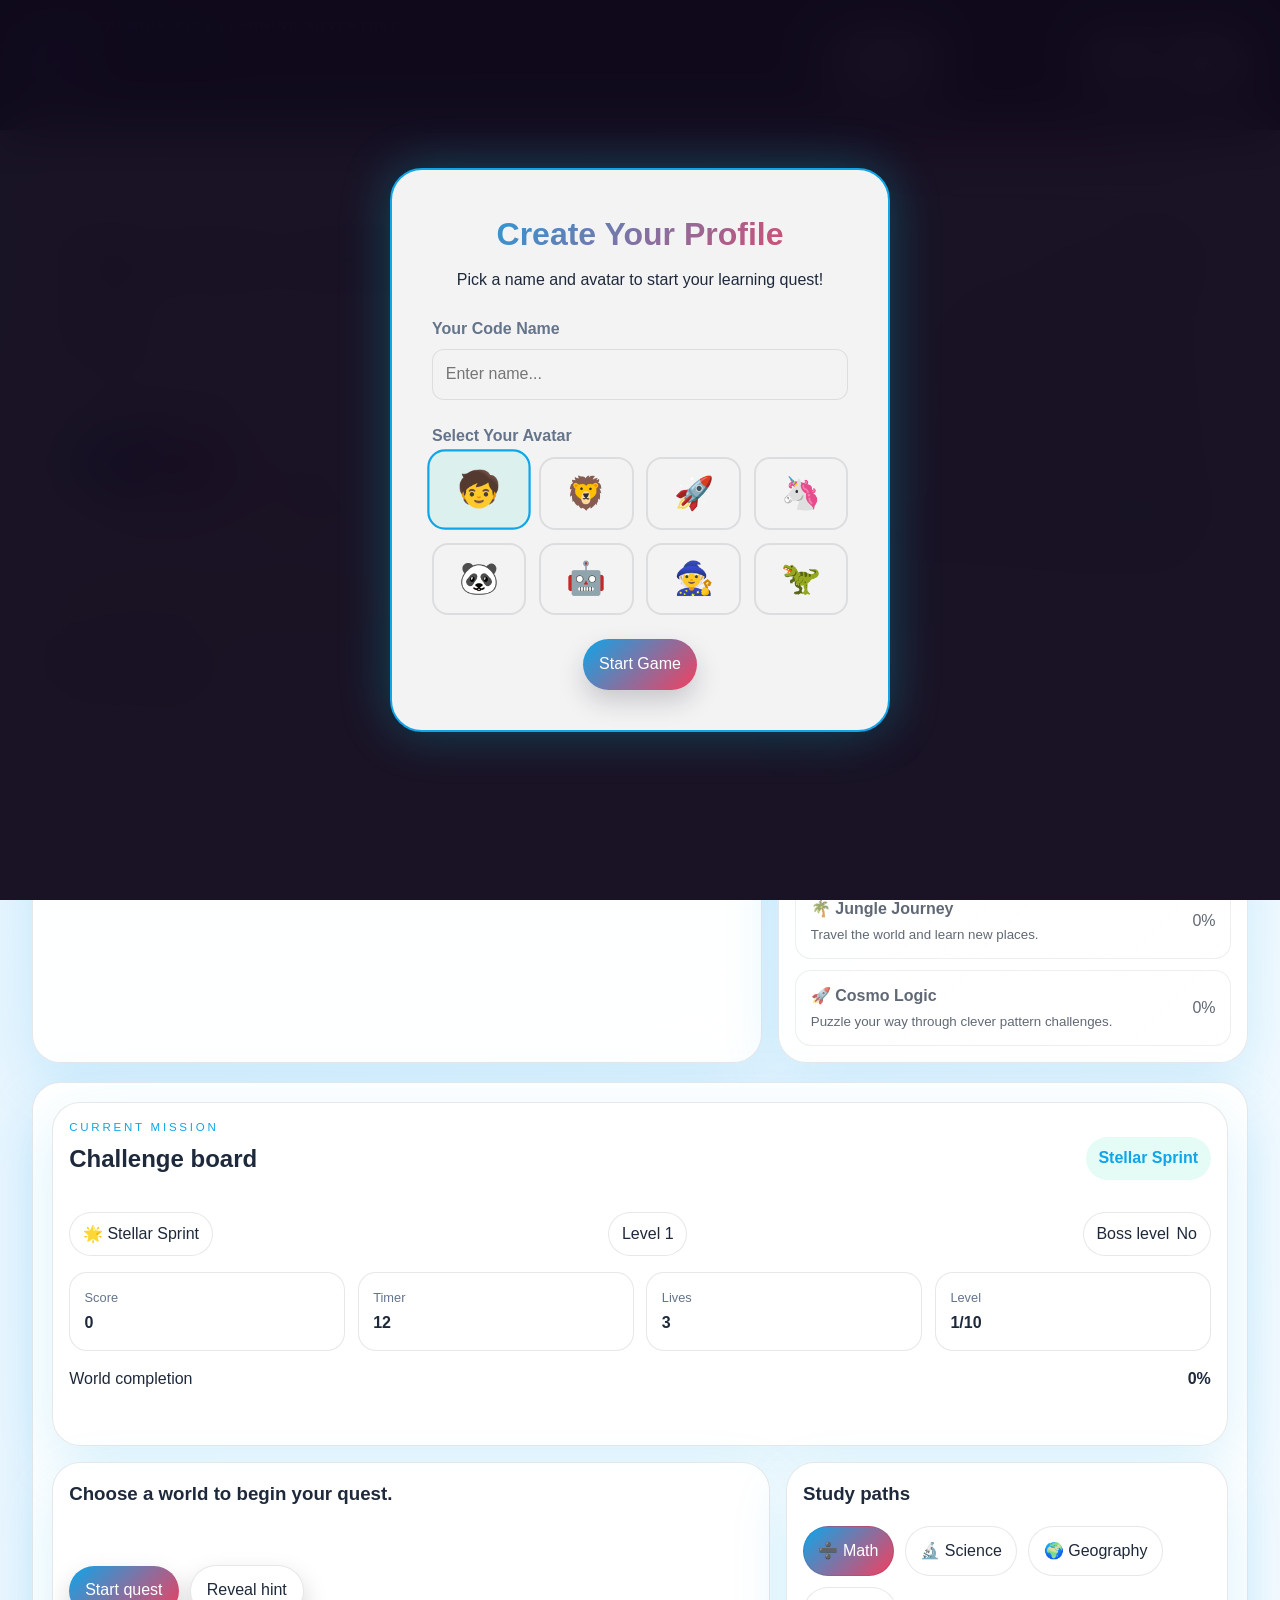
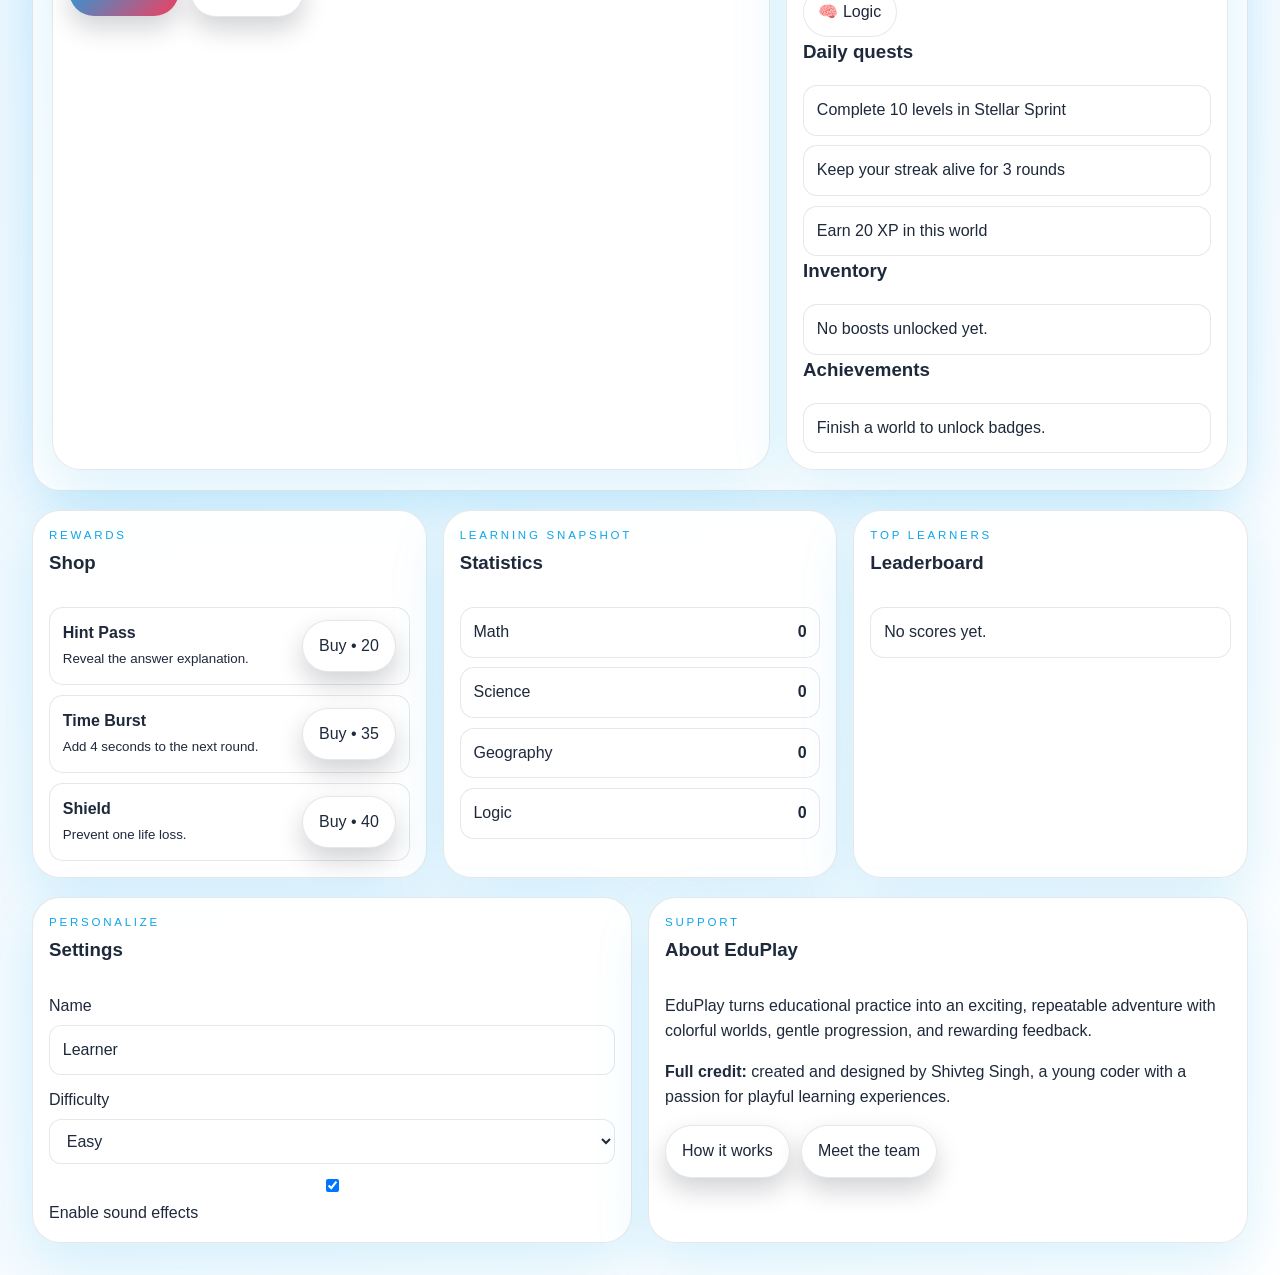
==== commit bdaebbbe: "Onboarding Profile Creator: Simplify setup overlays to only require Player Name and Avatar selection" ====
--- a/index.html
+++ b/index.html
@@ -24,7 +24,7 @@
     <div id="setupOverlay" class="setup-overlay" hidden>
       <div class="setup-card" role="dialog" aria-modal="true" aria-labelledby="setupTitle">
         <h2 id="setupTitle">Create Your Profile</h2>
-        <p>Pick a name, avatar, and color to start your learning quest!</p>
+        <p>Pick a name and avatar to start your learning quest!</p>
         <div class="setup-grid">
           <label class="setup-field">
             <span>Your Code Name</span>
@@ -41,15 +41,6 @@
               <button type="button" class="avatar-btn" data-avatar="🤖">🤖</button>
               <button type="button" class="avatar-btn" data-avatar="🧙">🧙</button>
               <button type="button" class="avatar-btn" data-avatar="🦖">🦖</button>
-            </div>
-          </div>
-          <div class="setup-field">
-            <span>Favorite Color Theme</span>
-            <div class="color-grid" id="setupColorGrid">
-              <button type="button" class="color-btn selected" style="background-color: #00e5ff;" data-color="#00e5ff" aria-label="Teal Theme"></button>
-              <button type="button" class="color-btn" style="background-color: #ff4785;" data-color="#ff4785" aria-label="Pink Theme"></button>
-              <button type="button" class="color-btn" style="background-color: #ffc82c;" data-color="#ffc82c" aria-label="Yellow Theme"></button>
-              <button type="button" class="color-btn" style="background-color: #4ade80;" data-color="#4ade80" aria-label="Green Theme"></button>
             </div>
           </div>
         </div>
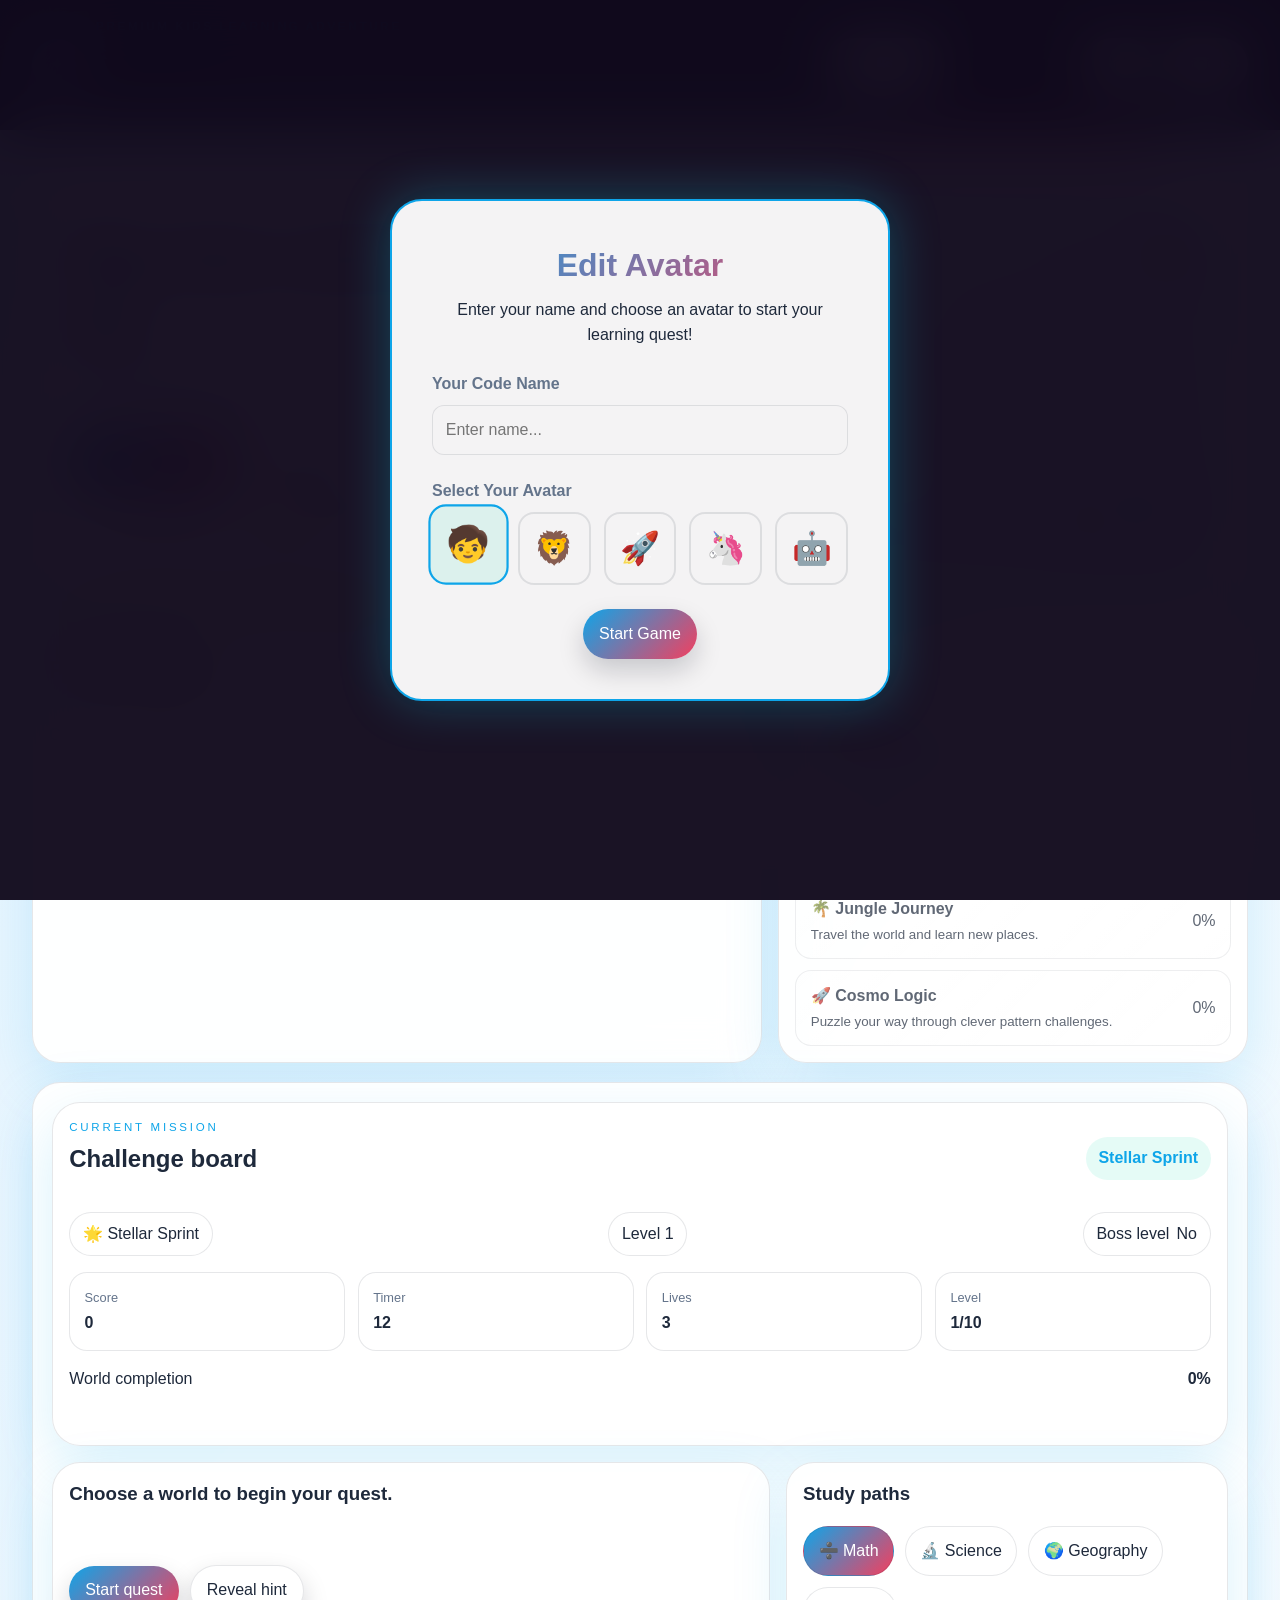
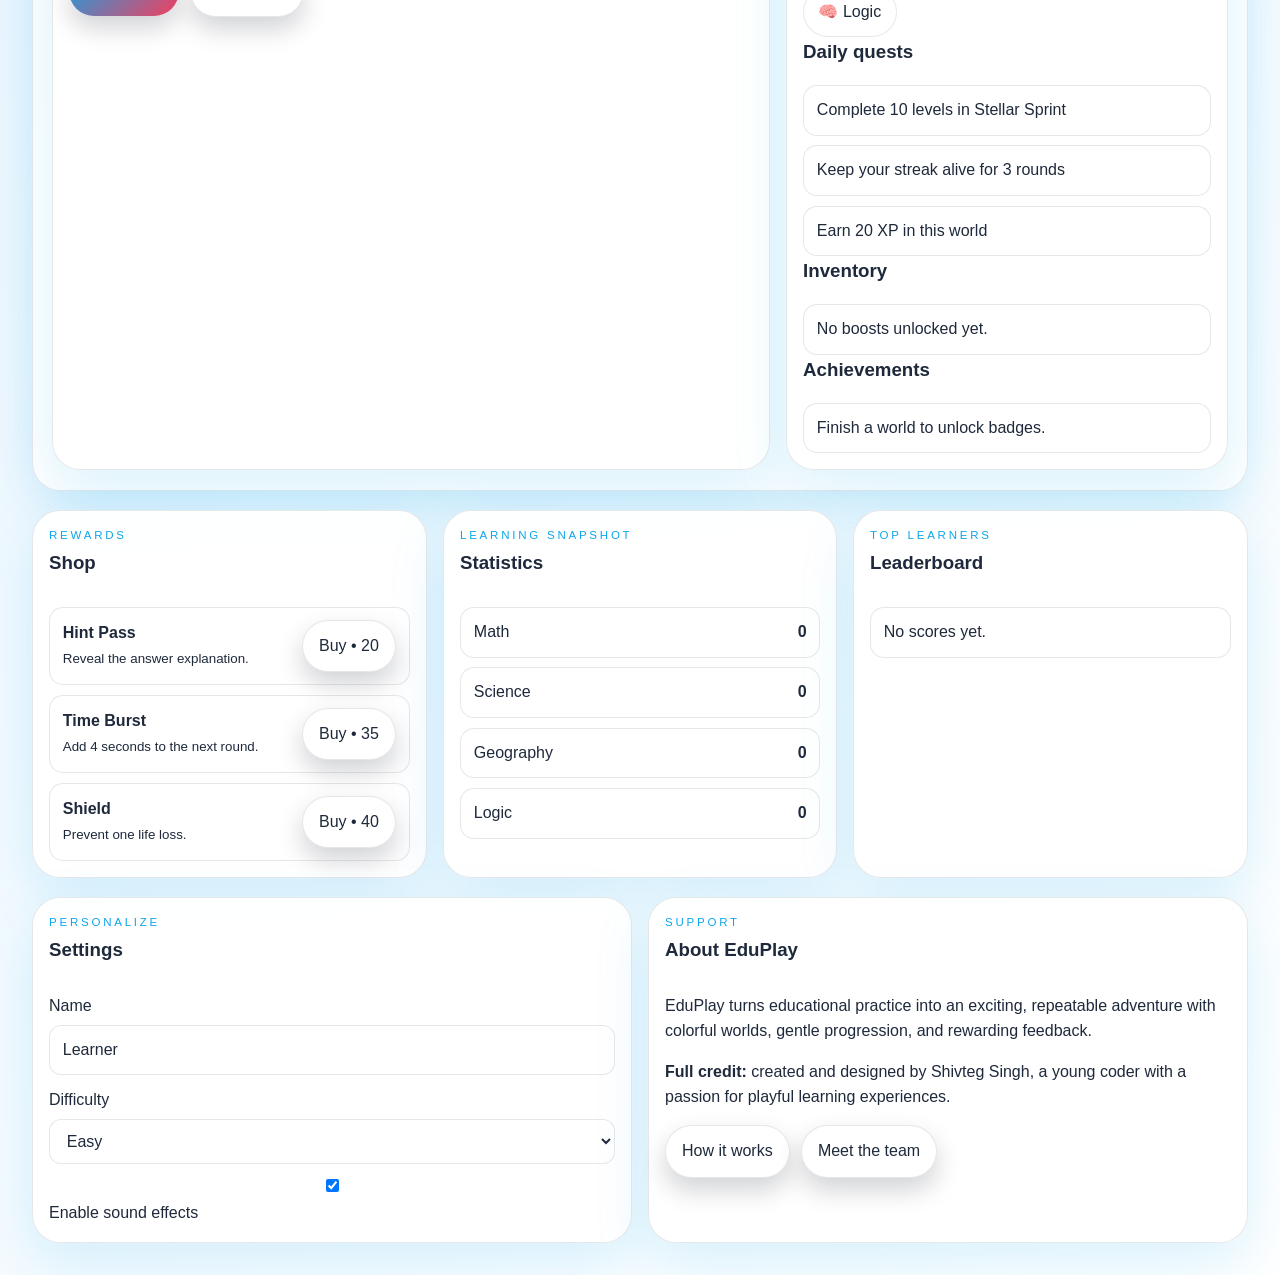
==== commit eec12898: "Onboarding: Change onboarding title to 'Edit Avatar' and limit selection to 5 emoji buttons" ====
--- a/index.html
+++ b/index.html
@@ -23,8 +23,8 @@
     <!-- Onboarding Setup Character Profile Creator -->
     <div id="setupOverlay" class="setup-overlay" hidden>
       <div class="setup-card" role="dialog" aria-modal="true" aria-labelledby="setupTitle">
-        <h2 id="setupTitle">Create Your Profile</h2>
-        <p>Pick a name and avatar to start your learning quest!</p>
+        <h2 id="setupTitle">Edit Avatar</h2>
+        <p>Enter your name and choose an avatar to start your learning quest!</p>
         <div class="setup-grid">
           <label class="setup-field">
             <span>Your Code Name</span>
@@ -37,10 +37,7 @@
               <button type="button" class="avatar-btn" data-avatar="🦁">🦁</button>
               <button type="button" class="avatar-btn" data-avatar="🚀">🚀</button>
               <button type="button" class="avatar-btn" data-avatar="🦄">🦄</button>
-              <button type="button" class="avatar-btn" data-avatar="🐼">🐼</button>
               <button type="button" class="avatar-btn" data-avatar="🤖">🤖</button>
-              <button type="button" class="avatar-btn" data-avatar="🧙">🧙</button>
-              <button type="button" class="avatar-btn" data-avatar="🦖">🦖</button>
             </div>
           </div>
         </div>
--- a/styles.css
+++ b/styles.css
@@ -830,7 +830,7 @@
 
 .avatar-grid {
   display: grid;
-  grid-template-columns: repeat(4, 1fr);
+  grid-template-columns: repeat(5, 1fr);
   gap: 0.8rem;
 }
 
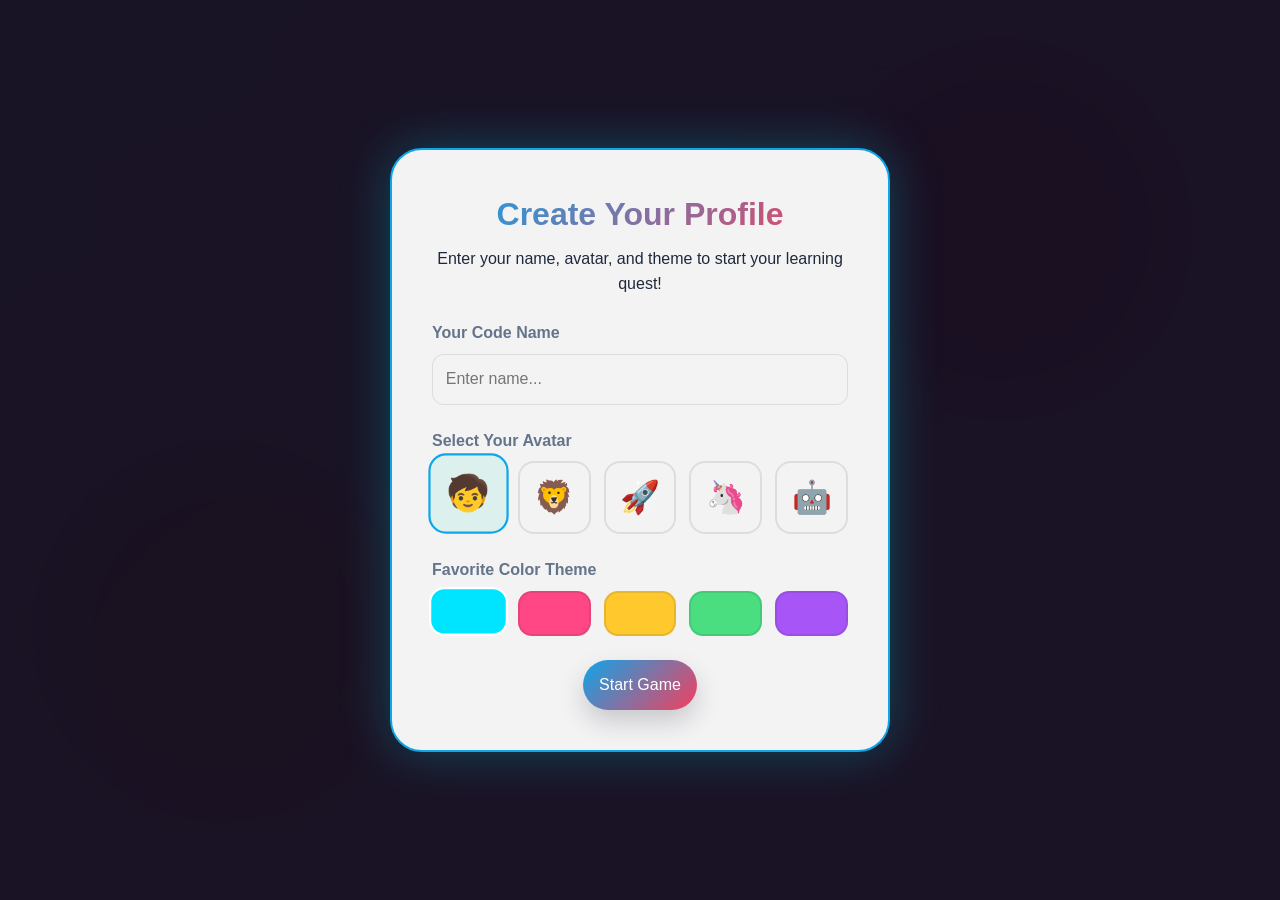
==== commit dd580e23: "Redesign user flow: Implement premium local profile creation screen, theme accent colors, settings i" ====
--- a/index.html
+++ b/index.html
@@ -22,9 +22,9 @@
 
     <!-- Onboarding Setup Character Profile Creator -->
     <div id="setupOverlay" class="setup-overlay" hidden>
-      <div class="setup-card" role="dialog" aria-modal="true" aria-labelledby="setupTitle">
-        <h2 id="setupTitle">Edit Avatar</h2>
-        <p>Enter your name and choose an avatar to start your learning quest!</p>
+      <div class="setup-card" id="setupCard" role="dialog" aria-modal="true" aria-labelledby="setupTitle">
+        <h2 id="setupTitle">Create Your Profile</h2>
+        <p id="setupSubtitle">Enter your name, avatar, and theme to start your learning quest!</p>
         <div class="setup-grid">
           <label class="setup-field">
             <span>Your Code Name</span>
@@ -40,7 +40,18 @@
               <button type="button" class="avatar-btn" data-avatar="🤖">🤖</button>
             </div>
           </div>
-        </div>
+          <div class="setup-field">
+            <span>Favorite Color Theme</span>
+            <div class="color-grid" id="setupColorGrid">
+              <button type="button" class="color-btn selected" style="background-color: #00e5ff;" data-color="#00e5ff" aria-label="Teal Theme"></button>
+              <button type="button" class="color-btn" style="background-color: #ff4785;" data-color="#ff4785" aria-label="Pink Theme"></button>
+              <button type="button" class="color-btn" style="background-color: #ffc82c;" data-color="#ffc82c" aria-label="Yellow Theme"></button>
+              <button type="button" class="color-btn" style="background-color: #4ade80;" data-color="#4ade80" aria-label="Green Theme"></button>
+              <button type="button" class="color-btn" style="background-color: #a855f7;" data-color="#a855f7" aria-label="Purple Theme"></button>
+            </div>
+          </div>
+        </div>
+        <div id="setupValidationMsg" class="setup-validation" style="display: none;"></div>
         <button type="button" class="button primary" id="setupSaveBtn">Start Game</button>
       </div>
     </div>
@@ -291,6 +302,10 @@
               <input id="soundToggle" name="sound" type="checkbox" checked />
               <span>Enable sound effects</span>
             </label>
+            <div style="margin-top: 1.25rem; display: flex; gap: 0.8rem; flex-wrap: wrap;">
+              <button class="button secondary" id="editProfileSettingsBtn" type="button">Edit Avatar & Color</button>
+              <button class="button secondary danger" id="resetProfileSettingsBtn" type="button">Reset All Progress</button>
+            </div>
           </form>
         </article>
 
--- a/styles.css
+++ b/styles.css
@@ -851,7 +851,7 @@
 
 .color-grid {
   display: grid;
-  grid-template-columns: repeat(4, 1fr);
+  grid-template-columns: repeat(5, 1fr);
   gap: 0.8rem;
 }
 
@@ -866,6 +866,29 @@
 .color-btn.selected, .color-btn:hover {
   border-color: #ffffff;
   transform: scale(1.08) translateY(-2px);
+}
+
+.setup-validation {
+  color: #ff6b7f;
+  background: rgba(255, 107, 127, 0.1);
+  border: 1px solid rgba(255, 107, 127, 0.2);
+  padding: 0.75rem;
+  border-radius: 12px;
+  margin-top: 1rem;
+  font-weight: 600;
+  font-size: 0.9rem;
+  text-align: center;
+  animation: fadeIn 0.3s ease;
+}
+
+@keyframes shake {
+  0%, 100% { transform: translateX(0); }
+  20%, 60% { transform: translateX(-8px); }
+  40%, 80% { transform: translateX(8px); }
+}
+
+.setup-card.shake {
+  animation: shake 0.4s ease-in-out;
 }
 
 /* Cosmetic Avatar Frames & Badges */
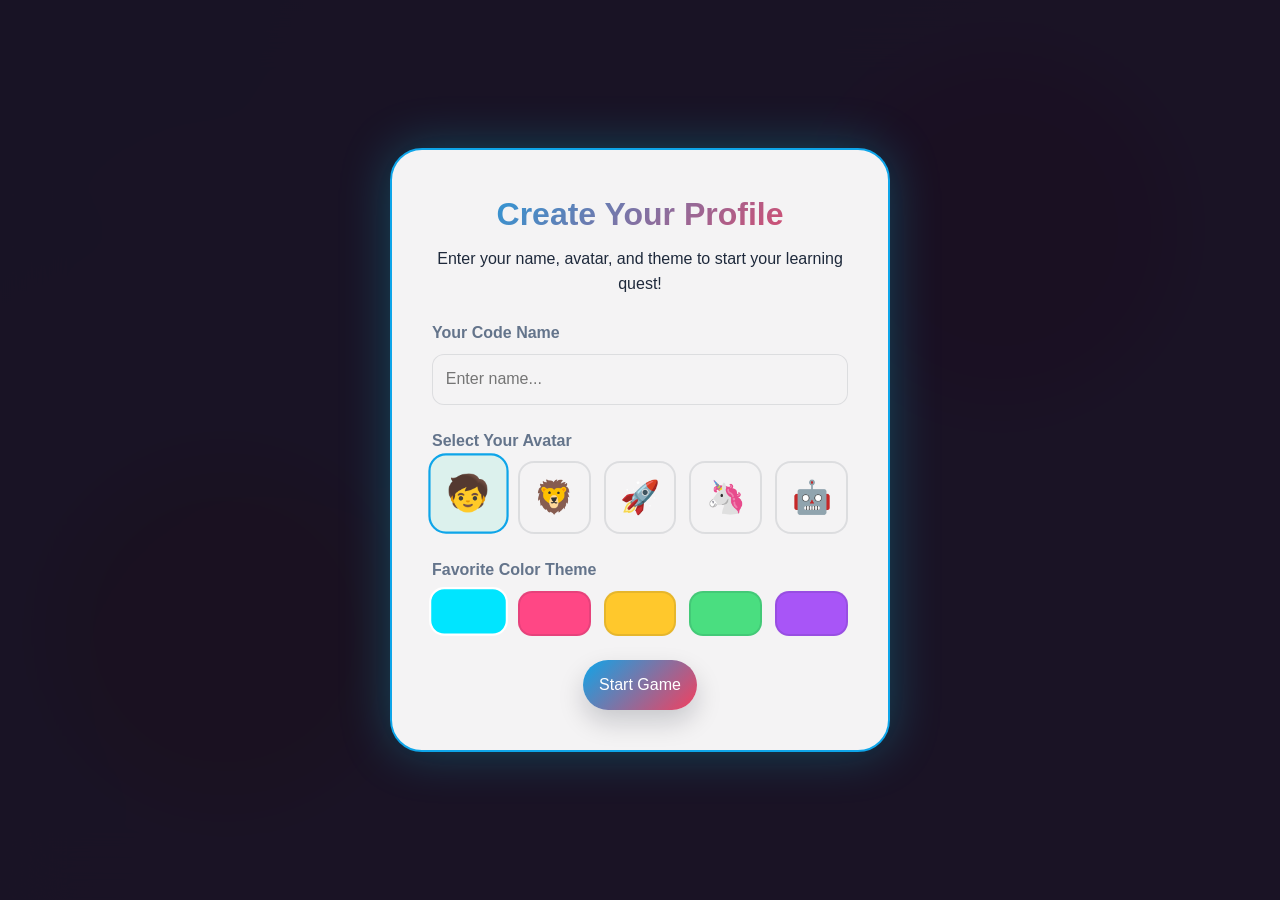
==== commit 35b0b538: "Update superadmin credentials" ====
--- a/index.html
+++ b/index.html
@@ -67,6 +67,12 @@
         </div>
       </div>
       <div class="header-actions">
+        <select id="roleSelector" class="role-dropdown" aria-label="Select User Role">
+          <option value="super_admin">👑 Super Admin (Shivteg)</option>
+          <option value="school_admin">🏛️ School Admin</option>
+          <option value="teacher">🎓 Teacher</option>
+          <option value="student" selected>🎒 Student</option>
+        </select>
         <button class="button secondary icon-button" id="musicToggle" type="button" aria-pressed="true">♫ Music</button>
         <label class="switch" for="themeToggle">
           <span class="switch-label">Dark mode</span>
@@ -79,6 +85,77 @@
     </header>
 
     <main id="main-content">
+      <!-- Student Access Banner -->
+      <div id="studentNotice" class="student-banner" style="display: none;">
+        <span>🎒 <strong>Student Account:</strong> Full access to play games, complete quests, and level up! Management dashboard disabled.</span>
+      </div>
+
+      <!-- Super Admin Shivteg Control Center -->
+      <section id="superAdminPanel" class="section-card admin-card" style="display: none;">
+        <div class="panel-header">
+          <div>
+            <p class="eyebrow">Supreme Control</p>
+            <h2>👑 Shivteg Super Admin Control Center</h2>
+          </div>
+          <button class="button danger btn-sm" id="saResetBtn">Reset Game System</button>
+        </div>
+        <p>Full authority over all game worlds, coins, XP boosts, and user rosters.</p>
+        <div class="hero-actions" style="margin-top: 1rem;">
+          <button class="button primary" id="saUnlockAllBtn">✨ Unlock All Worlds</button>
+          <button class="button secondary" id="saGrantCoinsBtn">🪙 Grant +500 Coins & XP</button>
+        </div>
+        <div class="admin-roster-grid" style="margin-top: 1.5rem;">
+          <form id="saAddUserForm" class="setup-grid">
+            <input type="text" id="saUserName" placeholder="Full Name" required />
+            <input type="email" id="saUserEmail" placeholder="Email" required />
+            <select id="saUserRole">
+              <option value="school_admin">School Admin</option>
+              <option value="teacher">Teacher</option>
+              <option value="student">Student</option>
+            </select>
+            <button type="submit" class="button primary">Add System User</button>
+          </form>
+          <ul id="saUserList" class="roster-list" style="margin-top: 1rem;"></ul>
+        </div>
+      </section>
+
+      <!-- School Admin Console -->
+      <section id="schoolAdminPanel" class="section-card admin-card" style="display: none;">
+        <div class="panel-header">
+          <div>
+            <p class="eyebrow">School Management</p>
+            <h2>🏛️ School Admin Console</h2>
+          </div>
+        </div>
+        <p>Manage school staff, teacher assignments, and student rosters.</p>
+        <form id="schoolAdminAddForm" class="setup-grid" style="margin-top: 1rem;">
+          <input type="text" id="schoolStaffName" placeholder="Staff Name" required />
+          <input type="email" id="schoolStaffEmail" placeholder="Staff Email" required />
+          <select id="schoolStaffRole">
+            <option value="teacher">Teacher</option>
+            <option value="student">Student</option>
+          </select>
+          <button type="submit" class="button primary">Enroll Staff/Student</button>
+        </form>
+        <ul id="schoolStaffList" class="roster-list" style="margin-top: 1rem;"></ul>
+      </section>
+
+      <!-- Teacher Console -->
+      <section id="teacherPanel" class="section-card admin-card" style="display: none;">
+        <div class="panel-header">
+          <div>
+            <p class="eyebrow">Teacher Console</p>
+            <h2>🎓 Teacher Classroom Roster</h2>
+          </div>
+        </div>
+        <p>Teachers have full access to add students and assign educational game quests.</p>
+        <form id="teacherAddStudentForm" class="setup-grid" style="margin-top: 1rem;">
+          <input type="text" id="tStudentName" placeholder="Student Name" required />
+          <input type="email" id="tStudentEmail" placeholder="Student Email" required />
+          <button type="submit" class="button primary">Add Student to Roster</button>
+        </form>
+        <ul id="tStudentList" class="roster-list" style="margin-top: 1rem;"></ul>
+      </section>
       <section class="hero section-card" aria-labelledby="hero-title">
         <div class="hero-copy">
           <p class="eyebrow">Animated educational game platform</p>
--- a/styles.css
+++ b/styles.css
@@ -1216,3 +1216,69 @@
   }
 }
 
+/* ROLE SYSTEM STYLES */
+.role-dropdown {
+  padding: 0.6rem 1rem;
+  border-radius: 9999px;
+  background: var(--surface-strong);
+  color: var(--text);
+  border: 1px solid var(--border);
+  font-size: 0.85rem;
+  font-weight: 700;
+  cursor: pointer;
+}
+
+.student-banner {
+  padding: 1rem 1.5rem;
+  background: rgba(0, 229, 255, 0.1);
+  border: 1px solid rgba(0, 229, 255, 0.25);
+  border-radius: 16px;
+  color: var(--accent);
+  font-size: 0.95rem;
+  margin-bottom: 2rem;
+  text-align: center;
+}
+
+.admin-card {
+  border: 1px solid rgba(168, 85, 247, 0.4);
+  background: linear-gradient(135deg, rgba(36, 17, 61, 0.9), rgba(56, 23, 89, 0.95));
+  margin-bottom: 2rem;
+}
+
+.btn-sm {
+  padding: 0.4rem 0.8rem;
+  font-size: 0.8rem;
+}
+
+.roster-list {
+  list-style: none;
+  padding: 0;
+  margin: 0;
+  display: flex;
+  flex-direction: column;
+  gap: 0.5rem;
+}
+
+.roster-item {
+  display: flex;
+  justify-content: space-between;
+  align-items: center;
+  padding: 0.75rem 1rem;
+  background: rgba(255, 255, 255, 0.05);
+  border-radius: 12px;
+  font-size: 0.88rem;
+}
+
+.role-badge {
+  padding: 0.2rem 0.6rem;
+  border-radius: 20px;
+  font-size: 0.7rem;
+  font-weight: 800;
+}
+
+.role-badge.role-super_admin { background: rgba(255, 51, 102, 0.2); color: #ff3366; }
+.role-badge.role-school_admin { background: rgba(168, 85, 247, 0.2); color: #a855f7; }
+.role-badge.role-teacher { background: rgba(255, 200, 44, 0.2); color: #ffc82c; }
+.role-badge.role-student { background: rgba(0, 229, 255, 0.2); color: #00e5ff; }
+
+
